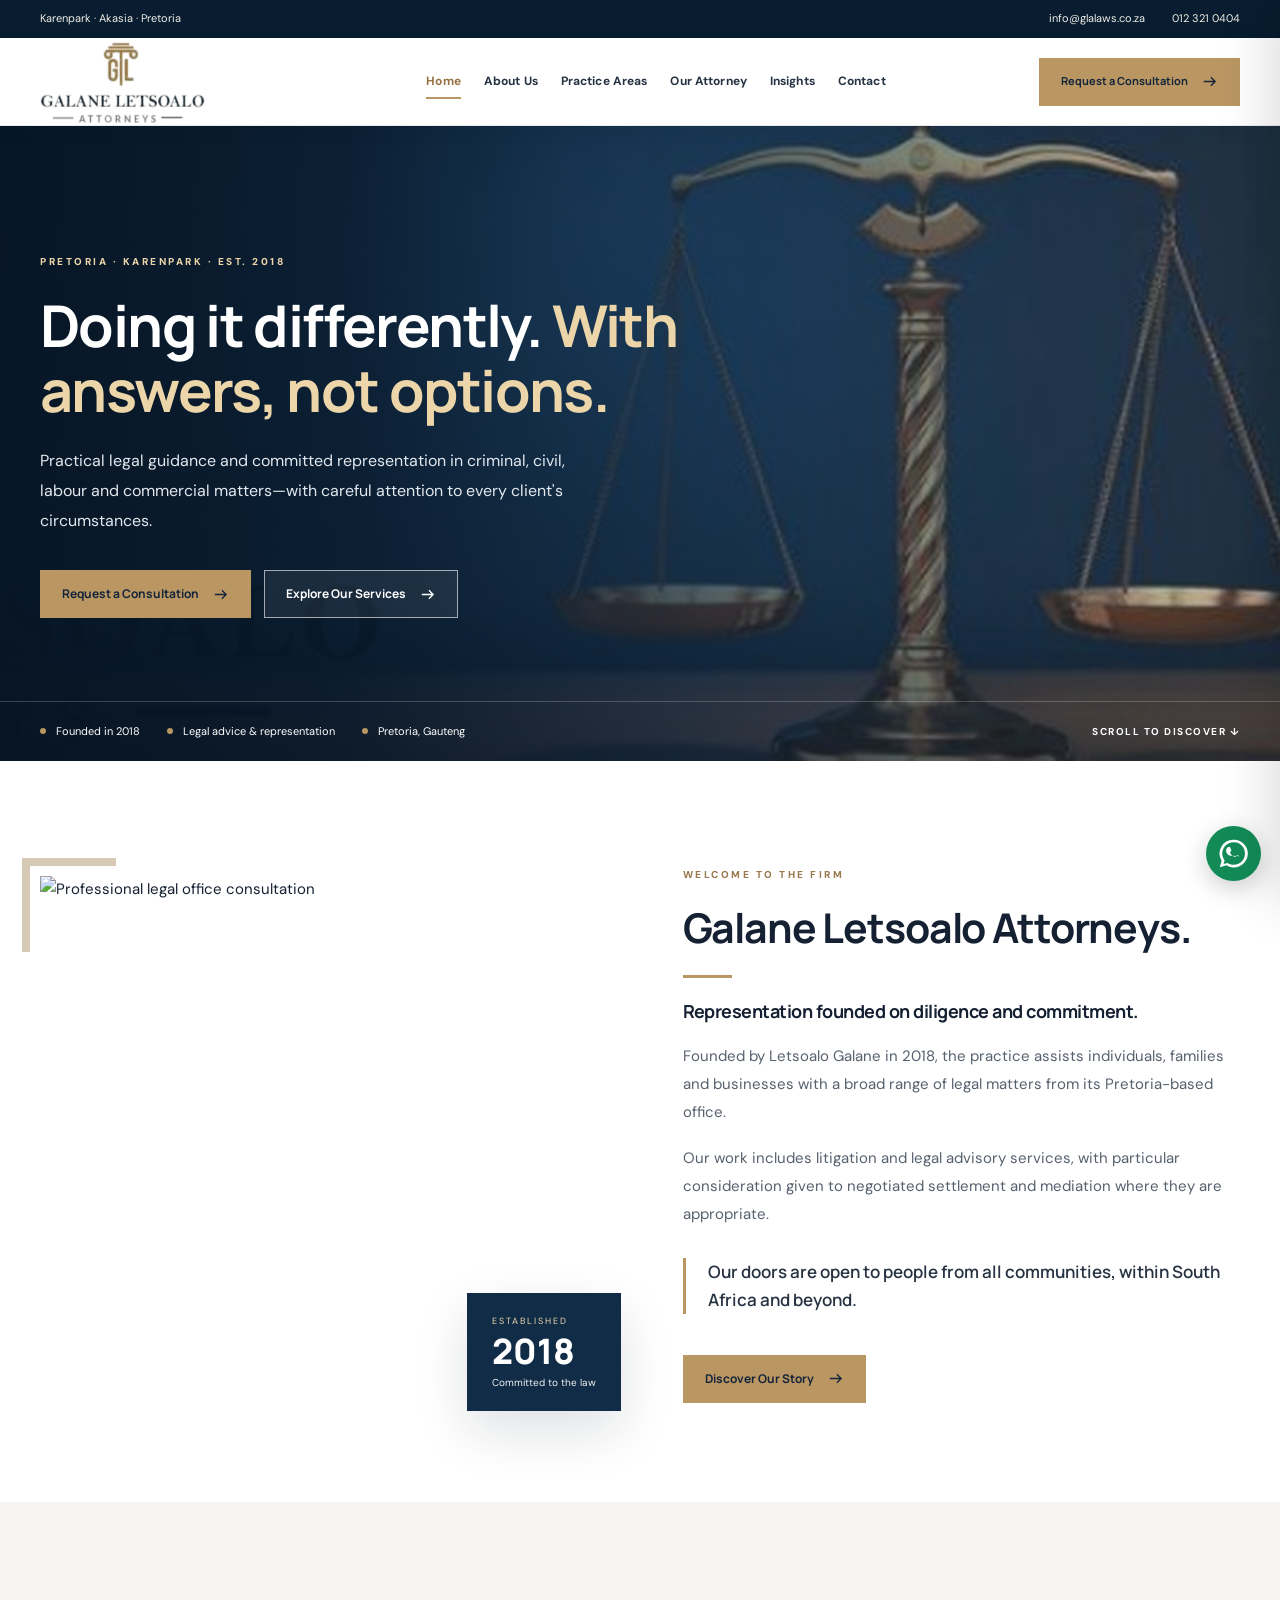
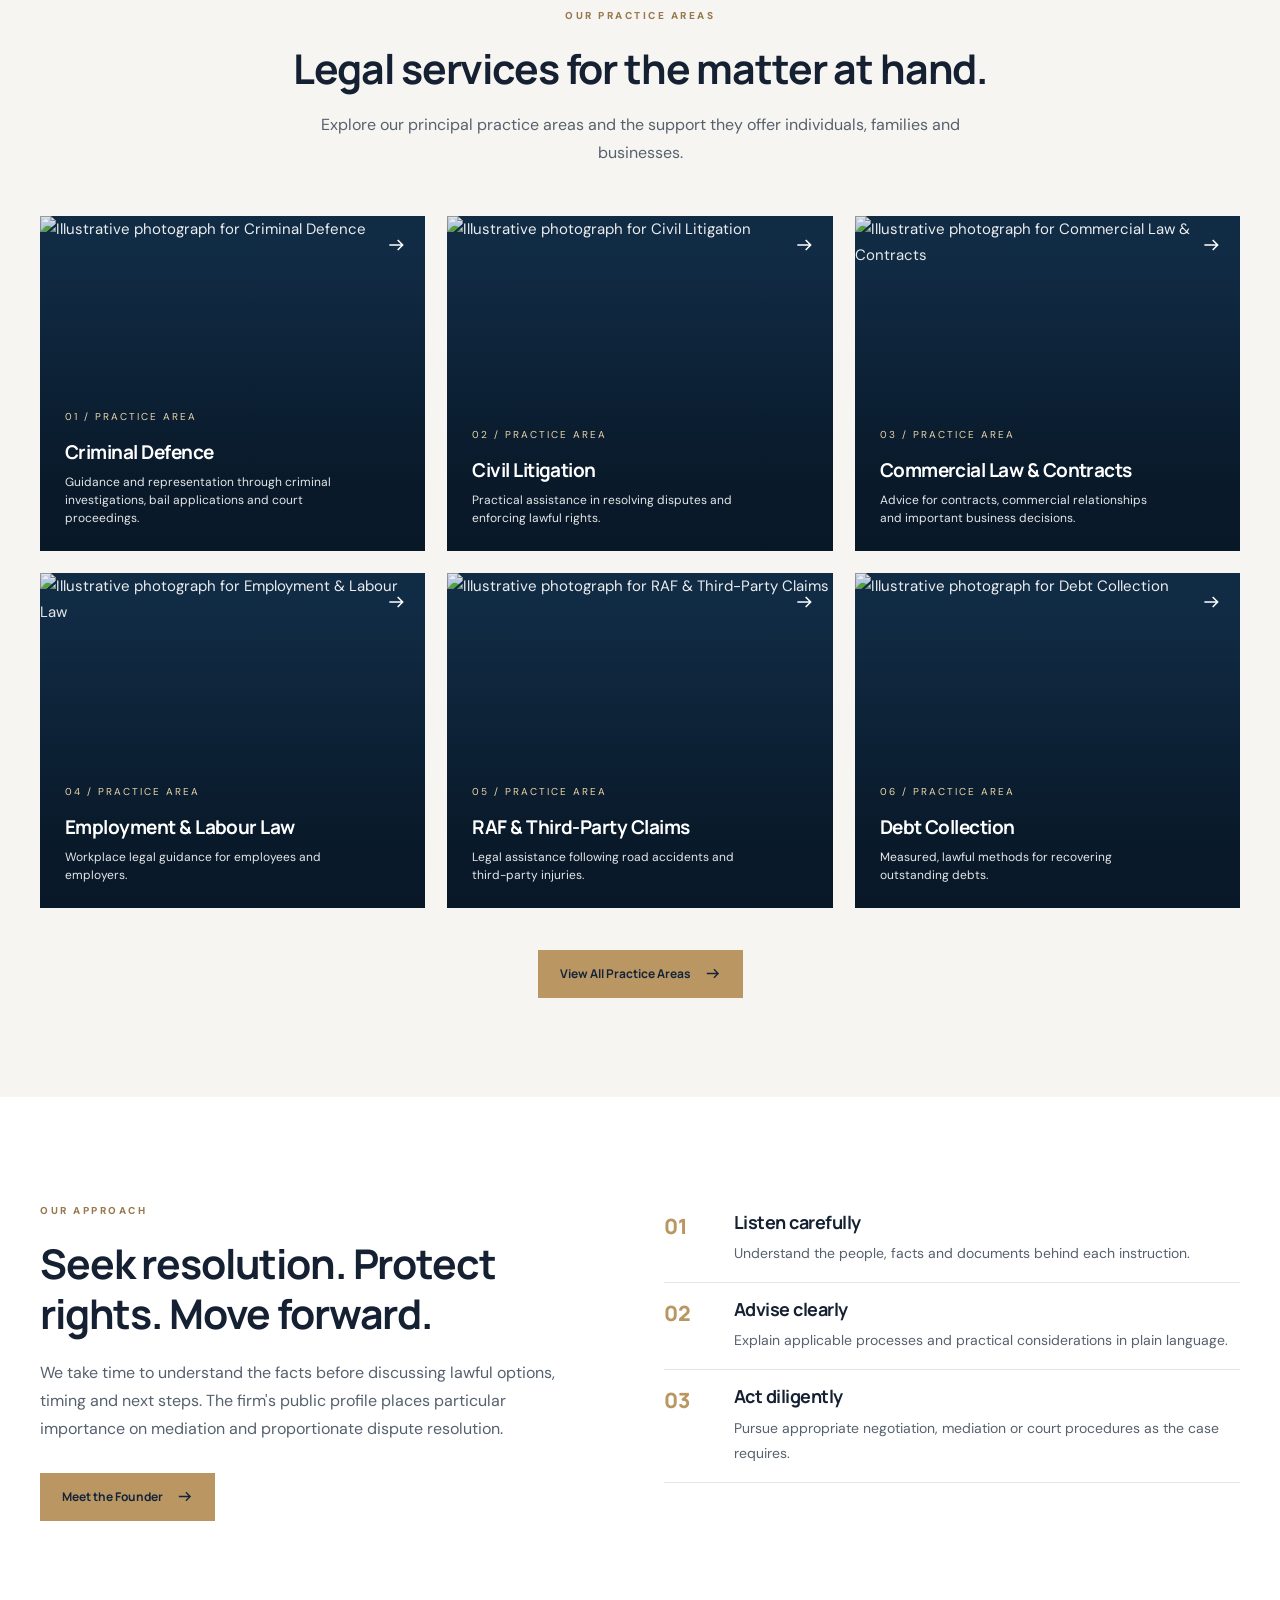
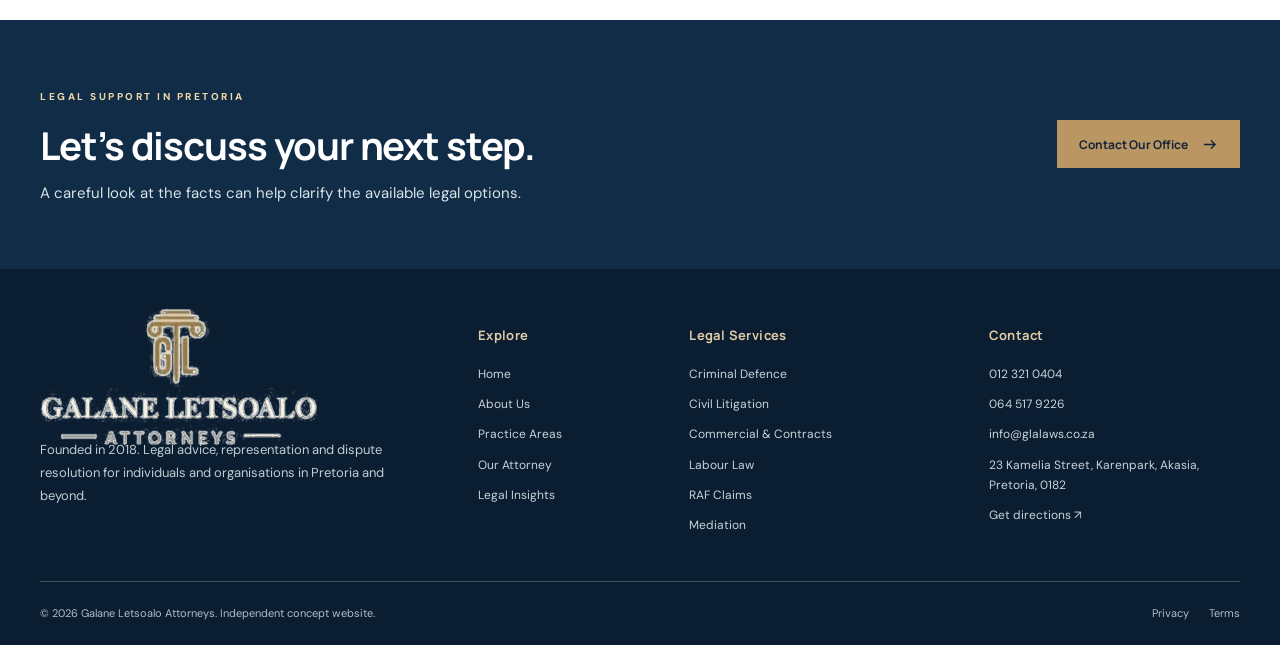
==== index.html @ 4c8eeb43 "Initial Galane Letsoalo Attorneys website" ====
<!doctype html><html lang="en-ZA"><head><meta charset="utf-8"><meta name="viewport" content="width=device-width, initial-scale=1"><meta name="theme-color" content="#102d49"><title>Galane Letsoalo Attorneys | Attorneys in Pretoria, Gauteng</title><meta name="description" content="Galane Letsoalo Attorneys in Pretoria. Criminal, civil, labour and commercial law, RAF claims, wills and estates, debt collection and mediation."><meta name="robots" content="noindex,follow,max-image-preview:large"><link rel="canonical" href="https://galane-letsoalo-attorneys.vercel.app/"><meta property="og:type" content="website"><meta property="og:site_name" content="Galane Letsoalo Attorneys"><meta property="og:title" content="Galane Letsoalo Attorneys | Attorneys in Pretoria, Gauteng"><meta property="og:description" content="Galane Letsoalo Attorneys in Pretoria. Criminal, civil, labour and commercial law, RAF claims, wills and estates, debt collection and mediation."><meta property="og:url" content="https://galane-letsoalo-attorneys.vercel.app/"><meta property="og:image" content="https://galane-letsoalo-attorneys.vercel.app/assets/galane-whatsapp-preview.jpg"><meta property="og:image:secure_url" content="https://galane-letsoalo-attorneys.vercel.app/assets/galane-whatsapp-preview.jpg"><meta property="og:image:type" content="image/jpeg"><meta property="og:image:width" content="1200"><meta property="og:image:height" content="630"><meta property="og:image:alt" content="Galane Letsoalo Attorneys firm logo alongside founder Letsoalo Galane"><meta name="twitter:card" content="summary_large_image"><meta name="twitter:title" content="Galane Letsoalo Attorneys | Attorneys in Pretoria, Gauteng"><meta name="twitter:description" content="Galane Letsoalo Attorneys in Pretoria. Criminal, civil, labour and commercial law, RAF claims, wills and estates, debt collection and mediation."><meta name="twitter:image" content="https://galane-letsoalo-attorneys.vercel.app/assets/galane-whatsapp-preview.jpg"><link rel="icon" href="/assets/favicon.png" type="image/png"><link rel="preconnect" href="https://images.pexels.com"><link rel="preconnect" href="https://fonts.googleapis.com"><link rel="preconnect" href="https://fonts.gstatic.com" crossorigin><link rel="stylesheet" href="/assets/site.css"><script defer src="/assets/site.js"></script><script type="application/ld+json">{"@context": "https://schema.org", "@type": "LegalService", "name": "Galane Letsoalo Attorneys", "url": "https://galane-letsoalo-attorneys.vercel.app", "image": "https://galane-letsoalo-attorneys.vercel.app/assets/galane-whatsapp-preview.jpg", "email": "info@glalaws.co.za", "telephone": "+27123210404", "foundingDate": "2018", "address": {"@type": "PostalAddress", "streetAddress": "23 Kamelia Street, Karenpark, Akasia", "addressLocality": "Pretoria", "addressRegion": "Gauteng", "postalCode": "0182", "addressCountry": "ZA"}, "founder": {"@type": "Person", "name": "Letsoalo Galane"}, "areaServed": ["Akasia", "Pretoria", "Gauteng", "South Africa"], "knowsAbout": ["Criminal Defence", "Civil Litigation", "Commercial Law & Contracts", "Employment & Labour Law", "RAF & Third-Party Claims", "Debt Collection", "Wills & Deceased Estates", "Property & Land Matters", "Mediation & Dispute Resolution", "Correspondent Legal Services"]}</script></head><body><a class="skip-link" href="#main">Skip to content</a>
<div class="topbar"><div class="container topbar-inner"><span class="topbar-address">Karenpark · Akasia · Pretoria</span><div class="topbar-links"><a href="mailto:info@glalaws.co.za">info@glalaws.co.za</a><a href="tel:+27123210404">012 321 0404</a></div></div></div>
<header class="nav-shell"><div class="container nav-inner"><a class="brand" href="/" aria-label="Galane Letsoalo Attorneys home"><img src="/assets/logo-header.png" width="950" height="470" alt="Galane Letsoalo Attorneys logo"></a><nav class="nav-links" aria-label="Primary navigation"><a class="nav-link active" href="/" aria-current=page>Home</a><a class="nav-link " href="/about/" >About Us</a><a class="nav-link " href="/practice-areas/" >Practice Areas</a><a class="nav-link " href="/our-attorney/" >Our Attorney</a><a class="nav-link " href="/insights/" >Insights</a><a class="nav-link " href="/contact/" >Contact</a></nav><a class="btn btn-gold nav-cta" href="/contact/">Request a Consultation <svg aria-hidden="true" viewBox="0 0 24 24" fill="none" stroke="currentColor" stroke-width="1.8"><path d="M4 12h16m-6-6 6 6-6 6"/></svg></a><button class="menu-open" data-mobile-open aria-label="Open navigation" aria-expanded="false" aria-controls="mobile-panel">☰</button></div></header>
<div class="mobile-backdrop" id="mobile-backdrop"></div><nav class="mobile-panel" id="mobile-panel" aria-label="Mobile navigation" aria-hidden="true" inert><div class="mobile-head"><img src="/assets/logo-header.png" alt="Galane Letsoalo Attorneys"><button type="button" data-mobile-close aria-label="Close navigation">×</button></div><div class="mobile-links"><a href="/">Home</a><a href="/about/">About Us</a><a href="/practice-areas/">Practice Areas</a><a href="/our-attorney/">Our Attorney</a><a href="/insights/">Insights</a><a href="/contact/">Contact</a></div><a class="btn btn-gold" href="/contact/">Get in touch <svg aria-hidden="true" viewBox="0 0 24 24" fill="none" stroke="currentColor" stroke-width="1.8"><path d="M4 12h16m-6-6 6 6-6 6"/></svg></a></nav><main id="main"><section class="hero" style="--hero-image:url('/assets/hero-legal-local.jpg')"><div class="container hero-inner"><div class="hero-copy"><span class="eyebrow eyebrow-light">PRETORIA · KARENPARK · EST. 2018</span><h1>Doing it differently. <em>With answers, not options.</em></h1><p>Practical legal guidance and committed representation in criminal, civil, labour and commercial matters—with careful attention to every client's circumstances.</p><div class="hero-actions"><a class="btn btn-gold" href="/contact/">Request a Consultation <svg aria-hidden="true" viewBox="0 0 24 24" fill="none" stroke="currentColor" stroke-width="1.8"><path d="M4 12h16m-6-6 6 6-6 6"/></svg></a><a class="btn btn-outline" href="/practice-areas/">Explore Our Services <svg aria-hidden="true" viewBox="0 0 24 24" fill="none" stroke="currentColor" stroke-width="1.8"><path d="M4 12h16m-6-6 6 6-6 6"/></svg></a></div></div></div><div class="hero-bottom"><div class="container hero-bottom-inner"><div class="hero-notes"><span>Founded in 2018</span><span>Legal advice & representation</span><span>Pretoria, Gauteng</span></div><span class="scroll-cue">SCROLL TO DISCOVER ↓</span></div></div></section><section class="section"><div class="container intro-grid"><div class="intro-picture"><img src="https://images.pexels.com/photos/8731032/pexels-photo-8731032.jpeg?auto=compress&cs=tinysrgb&w=1100" alt="Professional legal office consultation" width="1100" height="790" loading="lazy"><div class="picture-stamp"><small>ESTABLISHED</small><strong>2018</strong><span>Committed to the law</span></div></div><div class="intro-copy"><span class="eyebrow">WELCOME TO THE FIRM</span><h2>Galane Letsoalo Attorneys.</h2><div class="accent-line"></div><h3>Representation founded on diligence and commitment.</h3><p>Founded by Letsoalo Galane in 2018, the practice assists individuals, families and businesses with a broad range of legal matters from its Pretoria-based office.</p><p>Our work includes litigation and legal advisory services, with particular consideration given to negotiated settlement and mediation where they are appropriate.</p><blockquote>Our doors are open to people from all communities, within South Africa and beyond.</blockquote><a class="btn btn-gold" href="/about/">Discover Our Story <svg aria-hidden="true" viewBox="0 0 24 24" fill="none" stroke="currentColor" stroke-width="1.8"><path d="M4 12h16m-6-6 6 6-6 6"/></svg></a></div></div></section><section class="section cream"><div class="container"><div class="section-heading centered"><span class="eyebrow">OUR PRACTICE AREAS</span><h2>Legal services for the matter at hand.</h2><p>Explore our principal practice areas and the support they offer individuals, families and businesses.</p></div><div class="practice-grid"><a class="practice-card" href="/practice-areas/#criminal-law"><img src="https://images.pexels.com/photos/7841489/pexels-photo-7841489.jpeg?auto=compress&cs=tinysrgb&w=1100" alt="Illustrative photograph for Criminal Defence" width="1100" height="730" loading="lazy" decoding="async"><div class="practice-shade"></div><div class="practice-card-text"><span class="card-number">01 / PRACTICE AREA</span><h3>Criminal Defence</h3><p>Guidance and representation through criminal investigations, bail applications and court proceedings.</p></div><span class="card-arrow"><svg aria-hidden="true" viewBox="0 0 24 24" fill="none" stroke="currentColor" stroke-width="1.8"><path d="M4 12h16m-6-6 6 6-6 6"/></svg></span></a><a class="practice-card" href="/practice-areas/#civil-law"><img src="https://images.pexels.com/photos/7875843/pexels-photo-7875843.jpeg?auto=compress&cs=tinysrgb&w=1100" alt="Illustrative photograph for Civil Litigation" width="1100" height="730" loading="lazy" decoding="async"><div class="practice-shade"></div><div class="practice-card-text"><span class="card-number">02 / PRACTICE AREA</span><h3>Civil Litigation</h3><p>Practical assistance in resolving disputes and enforcing lawful rights.</p></div><span class="card-arrow"><svg aria-hidden="true" viewBox="0 0 24 24" fill="none" stroke="currentColor" stroke-width="1.8"><path d="M4 12h16m-6-6 6 6-6 6"/></svg></span></a><a class="practice-card" href="/practice-areas/#commercial-law"><img src="https://images.pexels.com/photos/8730757/pexels-photo-8730757.jpeg?auto=compress&cs=tinysrgb&w=1100" alt="Illustrative photograph for Commercial Law &amp; Contracts" width="1100" height="730" loading="lazy" decoding="async"><div class="practice-shade"></div><div class="practice-card-text"><span class="card-number">03 / PRACTICE AREA</span><h3>Commercial Law &amp; Contracts</h3><p>Advice for contracts, commercial relationships and important business decisions.</p></div><span class="card-arrow"><svg aria-hidden="true" viewBox="0 0 24 24" fill="none" stroke="currentColor" stroke-width="1.8"><path d="M4 12h16m-6-6 6 6-6 6"/></svg></span></a><a class="practice-card" href="/practice-areas/#labour-law"><img src="https://images.pexels.com/photos/8276198/pexels-photo-8276198.jpeg?auto=compress&cs=tinysrgb&w=1100" alt="Illustrative photograph for Employment &amp; Labour Law" width="1100" height="730" loading="lazy" decoding="async"><div class="practice-shade"></div><div class="practice-card-text"><span class="card-number">04 / PRACTICE AREA</span><h3>Employment &amp; Labour Law</h3><p>Workplace legal guidance for employees and employers.</p></div><span class="card-arrow"><svg aria-hidden="true" viewBox="0 0 24 24" fill="none" stroke="currentColor" stroke-width="1.8"><path d="M4 12h16m-6-6 6 6-6 6"/></svg></span></a><a class="practice-card" href="/practice-areas/#raf-claims"><img src="https://images.pexels.com/photos/7841810/pexels-photo-7841810.jpeg?auto=compress&cs=tinysrgb&w=1100" alt="Illustrative photograph for RAF &amp; Third-Party Claims" width="1100" height="730" loading="lazy" decoding="async"><div class="practice-shade"></div><div class="practice-card-text"><span class="card-number">05 / PRACTICE AREA</span><h3>RAF &amp; Third-Party Claims</h3><p>Legal assistance following road accidents and third-party injuries.</p></div><span class="card-arrow"><svg aria-hidden="true" viewBox="0 0 24 24" fill="none" stroke="currentColor" stroke-width="1.8"><path d="M4 12h16m-6-6 6 6-6 6"/></svg></span></a><a class="practice-card" href="/practice-areas/#debt-collection"><img src="https://images.pexels.com/photos/12911211/pexels-photo-12911211.jpeg?auto=compress&cs=tinysrgb&w=1100" alt="Illustrative photograph for Debt Collection" width="1100" height="730" loading="lazy" decoding="async"><div class="practice-shade"></div><div class="practice-card-text"><span class="card-number">06 / PRACTICE AREA</span><h3>Debt Collection</h3><p>Measured, lawful methods for recovering outstanding debts.</p></div><span class="card-arrow"><svg aria-hidden="true" viewBox="0 0 24 24" fill="none" stroke="currentColor" stroke-width="1.8"><path d="M4 12h16m-6-6 6 6-6 6"/></svg></span></a></div><div class="center-action"><a class="btn btn-gold" href="/practice-areas/">View All Practice Areas <svg aria-hidden="true" viewBox="0 0 24 24" fill="none" stroke="currentColor" stroke-width="1.8"><path d="M4 12h16m-6-6 6 6-6 6"/></svg></a></div></div></section><section class="section"><div class="container statement-grid"><div><span class="eyebrow">OUR APPROACH</span><h2>Seek resolution. Protect rights. Move forward.</h2><p>We take time to understand the facts before discussing lawful options, timing and next steps. The firm's public profile places particular importance on mediation and proportionate dispute resolution.</p><a class="btn btn-gold" href="/our-attorney/">Meet the Founder <svg aria-hidden="true" viewBox="0 0 24 24" fill="none" stroke="currentColor" stroke-width="1.8"><path d="M4 12h16m-6-6 6 6-6 6"/></svg></a></div><div class="steps"><div><span>01</span><h3>Listen carefully</h3><p>Understand the people, facts and documents behind each instruction.</p></div><div><span>02</span><h3>Advise clearly</h3><p>Explain applicable processes and practical considerations in plain language.</p></div><div><span>03</span><h3>Act diligently</h3><p>Pursue appropriate negotiation, mediation or court procedures as the case requires.</p></div></div></div></section></main><section class="closing"><div class="container closing-inner"><div><span class="eyebrow eyebrow-light">LEGAL SUPPORT IN PRETORIA</span><h2>Let’s discuss your next step.</h2><p>A careful look at the facts can help clarify the available legal options.</p></div><a class="btn btn-gold" href="/contact/">Contact Our Office <svg aria-hidden="true" viewBox="0 0 24 24" fill="none" stroke="currentColor" stroke-width="1.8"><path d="M4 12h16m-6-6 6 6-6 6"/></svg></a></div></section>
<footer class="site-footer"><div class="container footer-grid"><div class="footer-about"><a class="footer-logo" href="/"><img src="/assets/logo-footer-transparent.png" alt="Galane Letsoalo Attorneys" width="950" height="470"></a><p>Founded in 2018. Legal advice, representation and dispute resolution for individuals and organisations in Pretoria and beyond.</p></div><div class="footer-col"><h3>Explore</h3><a href="/">Home</a><a href="/about/">About Us</a><a href="/practice-areas/">Practice Areas</a><a href="/our-attorney/">Our Attorney</a><a href="/insights/">Legal Insights</a></div><div class="footer-col"><h3>Legal Services</h3><a href="/practice-areas/#criminal-law">Criminal Defence</a><a href="/practice-areas/#civil-law">Civil Litigation</a><a href="/practice-areas/#commercial-law">Commercial & Contracts</a><a href="/practice-areas/#labour-law">Labour Law</a><a href="/practice-areas/#raf-claims">RAF Claims</a><a href="/practice-areas/#mediation">Mediation</a></div><div class="footer-col"><h3>Contact</h3><a href="tel:+27123210404">012 321 0404</a><a href="tel:+27645179226">064 517 9226</a><a href="mailto:info@glalaws.co.za">info@glalaws.co.za</a><address>23 Kamelia Street, Karenpark, Akasia, Pretoria, 0182</address><a href="https://www.google.com/maps/search/?api=1&query=23+Kamelia+Street+Karenpark+Akasia+Pretoria+0182" target="_blank" rel="noopener">Get directions ↗</a></div></div><div class="container footer-bottom"><span>© 2026 Galane Letsoalo Attorneys. Independent concept website.</span><div><a href="/privacy/">Privacy</a><a href="/terms/">Terms</a></div></div></footer>
<a class="floating-whatsapp" href="https://wa.me/27645179226?text=Good%20day%2C%20I%20would%20like%20to%20enquire%20about%20legal%20services." target="_blank" rel="noopener noreferrer" aria-label="Chat with Galane Letsoalo Attorneys on WhatsApp" title="Enquire via WhatsApp"><svg viewBox="0 0 32 32" aria-hidden="true"><path fill="currentColor" d="M16 .8A15.2 15.2 0 0 0 2.9 24l-2 7.2L8.3 29A15.3 15.3 0 1 0 16 .8zm0 27.7c-2.4 0-4.8-.7-6.8-2L5 27.7l1.2-4.1a12.5 12.5 0 1 1 9.8 4.9zm6.9-9.4c-.4-.2-2.2-1.1-2.6-1.2s-.6-.2-.9.2-1 1.2-1.2 1.5-.4.3-.8.1c-.4-.2-1.6-.6-3-1.9-1.1-1-1.9-2.2-2.1-2.6s0-.6.2-.8l.6-.7c.2-.2.3-.4.4-.7.2-.3.1-.6 0-.8l-1.2-2.9c-.3-.7-.6-.6-.9-.6h-.8c-.3 0-.8.1-1.2.6s-1.6 1.5-1.6 3.6 1.7 4.1 3.6 5.4 5 6c.7.3 1.3.4 1.8.5.8.1 1.5.1 2.1-.1.6-.2 2.2-.9 2.5-1.8.3-.9.3-1.7.2-1.8-.1-.2-.4-.3-.8-.5z"/></svg></a>
<button class="scroll-top" type="button" aria-label="Back to top">↑</button></body></html>
---- assets/site.css ----
@import url('https://fonts.googleapis.com/css2?family=DM+Sans:wght@400;500;600;700&family=Manrope:wght@400;500;600;700;800&display=swap');
:root{--navy:#112c46;--navy-deep:#081d30;--navy-soft:#33516b;--gold:#b99662;--gold-light:#ecd5a9;--ink:#152132;--body:#57616e;--cream:#f6f5f1;--line:#e4e5e4;--white:#fff;--shadow:0 20px 52px rgba(11,27,42,.13)}
*,*::before,*::after{box-sizing:border-box}html{scroll-behavior:smooth;scroll-padding-top:107px}body{margin:0;background:#fff;color:var(--ink);font:400 15px/1.78 'DM Sans',Arial,sans-serif;overflow-x:hidden}a{color:inherit;text-decoration:none}button,input,textarea,select{font:inherit}button{cursor:pointer}img,svg{max-width:100%}img{display:block}h1,h2,h3,h4{font-family:Manrope,Arial,sans-serif;line-height:1.21;letter-spacing:-.028em;color:var(--ink)}h1{font-size:clamp(38px,4.5vw,62px)}h2{font-size:clamp(28px,3.2vw,46px)}h3{font-size:20px}p{margin:0 0 19px;color:var(--body)}strong{font-weight:800}.container{width:min(100% - 72px,1200px);margin:0 auto}.narrow{max-width:820px}.skip-link{position:absolute;z-index:1000;top:-50px;left:10px;background:#fff;padding:9px 18px}.skip-link:focus{top:8px}
.topbar{background:var(--navy-deep);color:#f1eee6;font-size:11px}.topbar-inner{display:flex;justify-content:space-between;align-items:center;min-height:38px;gap:16px}.topbar-links{display:flex;gap:27px}.topbar-links a:hover{color:var(--gold-light)}
.nav-shell{background:white;position:sticky;top:0;z-index:80;box-shadow:0 3px 20px rgba(12,34,54,.05);border-bottom:1px solid #e9ebeb}.nav-inner{display:flex;align-items:center;gap:22px;min-height:87px}.brand{display:block;flex-shrink:0;line-height:0}.brand img{width:233px;height:82px;object-fit:contain;object-position:left center}.nav-links{display:flex;gap:23px;justify-content:center;align-items:center;flex:1}.nav-link{font-size:12px;font-weight:700;letter-spacing:.01em;white-space:nowrap;position:relative;padding:30px 0;color:#263343}.nav-link:hover,.nav-link.active{color:#977241}.nav-link.active:after,.nav-link:hover:after{content:"";position:absolute;bottom:23px;left:0;right:0;background:var(--gold);height:2px}.btn{display:inline-flex;align-items:center;justify-content:center;gap:13px;border:1px solid transparent;padding:14px 21px;min-height:48px;font:700 12px/1.3 Manrope,Arial,sans-serif;transition:background .16s,border-color .16s,color .16s;white-space:normal;text-align:center}.btn svg{height:17px;width:17px;flex-shrink:0}.btn-gold{background:var(--gold);border-color:var(--gold);color:#14243a}.btn-gold:hover{background:#a58047;border-color:#a58047;color:white}.btn-outline{background:#fff1;border-color:#fff9;color:#fff}.btn-outline:hover{background:#fff;color:var(--navy)}.nav-cta{font-size:11px;min-width:166px}.menu-open{display:none;background:none;border:1px solid #dfe4e5;color:var(--navy);font-size:23px;width:45px;height:42px;justify-content:center;align-items:center}.mobile-backdrop{position:fixed;z-index:84;inset:0;background:#051727ac;opacity:0;visibility:hidden;transition:.22s}.mobile-backdrop.visible{opacity:1;visibility:visible}.mobile-panel{position:fixed;z-index:85;right:0;top:0;bottom:0;width:min(350px,87vw);background:#fff;padding:20px;overflow:auto;transform:translateX(102%);transition:transform .23s;box-shadow:-18px 0 50px #0002}.mobile-panel.open{transform:translateX(0)}.mobile-head{display:flex;align-items:center;justify-content:space-between;border-bottom:1px solid #eee;padding-bottom:15px;gap:20px}.mobile-head img{width:210px;height:90px;object-fit:contain;object-position:left}.mobile-head button{font-size:35px;background:transparent;border:0;color:var(--navy)}.mobile-links{display:flex;flex-direction:column;margin:13px 0 25px}.mobile-links a{padding:15px 5px;border-bottom:1px solid #ececec;font-size:16px;font-weight:600}.mobile-panel .btn{width:100%}body.nav-open{overflow:hidden}
.eyebrow{color:#98784d;font-size:10px;font-weight:800;letter-spacing:2.5px;text-transform:uppercase;display:inline-block}.eyebrow-light{color:var(--gold-light)}.section{padding:99px 0}.cream{background:var(--cream)}.section-heading{max-width:780px;margin-bottom:48px}.section-heading.centered{text-align:center;margin-left:auto;margin-right:auto}.section-heading h2{margin:17px 0}.section-heading p{max-width:670px;margin-left:auto;margin-right:auto;font-size:16px}.accent-line{width:49px;height:3px;background:var(--gold);margin:23px 0}.center-action{text-align:center;margin-top:42px}
.hero{min-height:635px;background:var(--navy-deep);color:#fff;position:relative;isolation:isolate;display:flex;align-items:center;overflow:hidden}.hero::before{content:"";position:absolute;z-index:-2;inset:0;background-image:linear-gradient(90deg,rgba(7,22,38,.98) 0%,rgba(9,27,46,.93) 27%,rgba(12,32,52,.75) 52%,rgba(10,28,45,.18) 100%),url('/assets/hero-legal-local.jpg');background-size:cover;background-position:center}.hero::after{content:"";position:absolute;inset:0;z-index:-1;background:linear-gradient(0deg,rgba(4,15,28,.35),transparent 27%)}.hero-inner{width:min(100% - 72px,1200px);padding:95px 0 117px}.hero-copy{max-width:735px}.hero h1{color:#fff;margin:20px 0 24px;line-height:1.12}.hero h1 em{color:var(--gold-light);font-style:normal}.hero p{color:#e2e8ee;font-size:16px;max-width:570px;line-height:1.85}.hero-actions{display:flex;gap:13px;flex-wrap:wrap;margin-top:35px}.hero-bottom{position:absolute;bottom:0;left:0;right:0;border-top:1px solid #ffffff33}.hero-bottom-inner{min-height:59px;display:flex;justify-content:space-between;align-items:center;gap:16px}.hero-notes{display:flex;gap:27px;font-size:11px}.hero-notes span{display:flex;gap:10px;align-items:center}.hero-notes span::before{content:"";width:6px;height:6px;background:var(--gold);border-radius:50%}.scroll-cue{font-size:10px;letter-spacing:1.5px;font-weight:700;white-space:nowrap}
.intro-grid{display:grid;grid-template-columns:minmax(0,1fr) minmax(0,1fr);gap:85px;align-items:center}.intro-picture{position:relative;min-width:0;isolation:isolate}.intro-picture:before{content:"";position:absolute;inset:-18px auto auto -18px;width:94px;height:94px;border-top:8px solid #d6c9b5;border-left:8px solid #d6c9b5;z-index:-1}.intro-picture>img{width:100%;height:510px;object-fit:cover}.picture-stamp{position:absolute;right:-23px;bottom:-25px;background:var(--navy);color:white;padding:20px 25px;display:grid;gap:3px;max-width:215px;box-shadow:var(--shadow)}.picture-stamp small{letter-spacing:2px;font-size:9px;color:var(--gold-light)}.picture-stamp strong{font:800 35px/1.1 Manrope,Arial,sans-serif}.picture-stamp span{font-size:10px;color:#f1f3f4}.intro-copy h2{margin:16px 0 0}.intro-copy h3{font-size:18px;margin-bottom:20px}.intro-copy p{font-size:15px;line-height:1.85}.intro-copy blockquote{margin:29px 0;padding-left:22px;border-left:3px solid var(--gold);font:600 17px/1.65 Manrope,Arial,sans-serif;color:#273343}.intro-copy .btn{margin-top:12px}
.practice-grid{display:grid;grid-template-columns:repeat(3,minmax(0,1fr));gap:22px}.practice-card{position:relative;overflow:hidden;background:var(--navy);color:#fff;min-width:0;height:335px;display:block}.practice-card>img{width:100%;height:100%;position:absolute;inset:0;object-fit:cover;transition:transform .28s}.practice-card:hover img{transform:scale(1.05)}.practice-shade{position:absolute;inset:0;background:linear-gradient(180deg,#10253a16 10%,#081726dd 78%,#081726f5 100%)}.practice-card-text{position:absolute;inset:auto 25px 24px}.card-number{font-size:10px;letter-spacing:2px;color:var(--gold-light)}.practice-card h3{color:white;margin:12px 0 9px;font-size:19px}.practice-card p{color:#e5e7e8;font-size:12px;line-height:1.5;margin:0;max-width:270px}.card-arrow{position:absolute;right:19px;top:19px;color:#fff}.card-arrow svg{width:20px;height:20px}
.statement-grid{display:grid;grid-template-columns:1fr 1.06fr;gap:80px;align-items:start}.statement-grid h2{margin:17px 0 20px}.statement-grid>div>p{font-size:16px;margin-bottom:29px}.steps{display:grid;gap:0}.steps>div{display:grid;grid-template-columns:52px 1fr;column-gap:18px;padding:16px 0;border-bottom:1px solid var(--line)}.steps span{font:800 21px/1.4 Manrope,Arial,sans-serif;color:var(--gold)}.steps h3{margin:0 0 7px;font-size:18px}.steps p{grid-column:2;margin:0;font-size:14px}
.page-hero{background:radial-gradient(circle at 82% 21%,#3b526a80 0%,transparent 40%),linear-gradient(120deg,var(--navy-deep),#1b3d5a);padding:89px 0 93px;color:white}.page-hero h1{color:white;margin:13px 0 14px;max-width:820px}.page-hero p{max-width:750px;color:#e4e8ec;font-size:16px}.values-grid{display:grid;grid-template-columns:repeat(4,minmax(0,1fr));gap:24px}.values-grid>div{border-top:3px solid var(--gold);padding:25px 4px}.values-grid span{font:800 12px Manrope,Arial,sans-serif;color:#ac8757}.values-grid h3{margin:15px 0 10px;font-size:17px}.values-grid p{font-size:14px}.light-panel{background:#f4f4f1;padding:30px}.light-panel h3{margin:0 0 18px}.service-pills{display:grid;grid-template-columns:repeat(2,minmax(0,1fr));gap:12px}.service-pills.three{grid-template-columns:repeat(3,minmax(0,1fr))}.service-pills a{display:flex;gap:13px;justify-content:space-between;align-items:center;background:#fff;border:1px solid #e1e4e4;padding:16px 17px;color:#2a3644;font-weight:700;font-size:12px;min-width:0}.service-pills a:hover{border-color:var(--gold)}.service-pills svg{width:17px;height:17px;color:#947040;flex-shrink:0}
.practice-detail{padding:72px 0;scroll-margin-top:100px}.detail-grid{display:grid;grid-template-columns:1fr 1fr;gap:75px;align-items:center}.detail-copy h2{margin:15px 0}.detail-copy h3{font-size:17px;margin:15px 0 18px;color:var(--navy-soft)}.detail-copy p{line-height:1.9;font-size:15px;max-width:600px}.detail-copy .btn{margin-top:11px}.detail-photo{overflow:hidden;max-height:370px}.detail-photo img{width:100%;height:365px;object-fit:cover}.practice-detail:nth-of-type(odd) .detail-photo{order:-1}
.attorney-picture>img{height:590px;object-position:top center;object-fit:cover}.profile-facts{display:grid;grid-template-columns:repeat(3,minmax(0,1fr));gap:12px;margin:25px 0;border-top:1px solid var(--line);border-bottom:1px solid var(--line);padding:21px 0}.profile-facts div{display:grid;gap:5px}.profile-facts strong{font-size:11px;letter-spacing:.5px}.profile-facts span{font-size:12px;color:var(--body)}
.article-grid{display:grid;grid-template-columns:repeat(2,minmax(0,1fr));gap:28px}.article-card{border:1px solid var(--line);display:grid;grid-template-columns:42% 58%;background:white;overflow:hidden}.article-image{min-height:250px}.article-image img{width:100%;height:100%;object-fit:cover}.article-body{padding:28px 26px}.article-body h3{font-size:17px;line-height:1.35;margin:14px 0 12px}.article-body p{font-size:13px;margin-bottom:12px}.text-link{color:#86683b;font-size:13px;font-weight:800}.guide-block{scroll-margin-top:110px}.guide-block p{font-size:16px;line-height:1.9}.guide-block h2{margin:13px 0 26px}.guide-block .btn{margin-top:11px}
.contact-layout{display:grid;grid-template-columns:minmax(0,1fr) minmax(0,1fr);gap:65px;align-items:start}.contact-copy h2{margin:15px 0 22px}.contact-details{display:grid;gap:13px;margin:32px 0}.contact-details>div{border-bottom:1px solid var(--line);display:grid;gap:4px;padding:0 0 16px}.contact-details strong{font-size:10px;letter-spacing:1.5px;color:#6e7b84}.contact-details a{color:#23354a;font-weight:700;font-size:15px;overflow-wrap:anywhere}.contact-details a:hover{color:#8a6941}.contact-details span{font-size:14px}.contact-copy .notice{font-size:12px;color:#6b7178}.contact-form-shell{background:var(--cream);padding:38px;box-shadow:0 12px 42px #0f25320c}.contact-form-shell h3{font-size:25px;margin:11px 0}.contact-form-shell p{font-size:13px}.contact-form-shell form{display:grid;gap:9px;margin-top:21px}.contact-form-shell label{font-size:11px;font-weight:700;margin-top:7px;color:#243043}.contact-form-shell input,.contact-form-shell select,.contact-form-shell textarea{width:100%;border:1px solid #d8dddd;padding:13px 14px;background:#fff;border-radius:0;font-size:13px;color:var(--ink)}.contact-form-shell :is(input,select,textarea):focus{outline:2px solid #b99b6c;outline-offset:1px}.contact-form-shell .btn{width:100%;margin-top:11px}.honeypot{position:absolute;left:-9999px;visibility:hidden}.form-note{font-size:11px!important}.map-shell{height:415px;border:1px solid var(--line);background:#eef1ef;overflow:hidden}.map-shell iframe{width:100%;height:100%;border:0}.map-note{font-size:13px;margin-top:13px}
.prose h2{font-size:25px;margin-top:40px}.prose h2:first-child{margin-top:0}.prose p{font-size:15px;line-height:1.9}.error-page{min-height:55vh;display:flex;align-items:center}.error-page .btn{margin-top:25px}
.closing{background:var(--navy);color:white;padding:62px 0}.closing-inner{display:flex;align-items:center;justify-content:space-between;gap:35px}.closing h2{color:#fff;margin:14px 0 11px;font-size:clamp(26px,3vw,42px)}.closing p{color:#d8e3e9;margin:0}.site-footer{background:#0b1d30;color:#eef0f1;padding-top:58px}.footer-grid{display:grid;grid-template-columns:1.55fr .65fr 1fr 1fr;gap:48px;padding-bottom:45px}.footer-logo img{width:280px;height:138px;object-fit:contain;object-position:left center;margin:-20px 0 -7px}.footer-about p{font-size:13px;color:#c2cbd3;max-width:360px}.footer-col{display:flex;flex-direction:column;gap:10px}.footer-col h3{color:#e0caa7;font-size:13px;margin:1px 0 10px;letter-spacing:.4px}.footer-col a,.footer-col address{color:#c9d2da;font-size:12px;font-style:normal;line-height:1.7;overflow-wrap:anywhere}.footer-col a:hover{color:#fff}.footer-bottom{border-top:1px solid #3d5263;padding:22px 0;display:flex;justify-content:space-between;gap:20px;color:#afbfc8;font-size:11px}.footer-bottom>div{display:flex;gap:20px}.floating-whatsapp{position:fixed;right:19px;bottom:19px;z-index:75;width:55px;height:55px;background:#128b57;color:white;display:grid;place-items:center;border-radius:50%;box-shadow:0 7px 25px #0003;transition:transform .2s}.floating-whatsapp:hover{transform:translateY(-4px)}.floating-whatsapp svg{width:29px;height:29px}.scroll-top{position:fixed;right:27px;bottom:85px;z-index:70;border:1px solid #ddd;background:white;color:var(--navy);width:35px;height:35px;opacity:0;pointer-events:none;transition:.2s}.scroll-top.show{opacity:1;pointer-events:auto}
@media(max-width:1190px){.nav-links{gap:13px}.brand img{width:215px}.nav-cta{padding:12px 15px}.footer-grid{gap:26px}}
@media(max-width:1050px){.nav-links,.nav-cta{display:none}.menu-open{display:flex;margin-left:auto}.nav-inner{min-height:83px}.container{width:min(100% - 50px,1200px)}.intro-grid,.statement-grid,.detail-grid{gap:45px}.practice-grid{gap:14px}.footer-grid{grid-template-columns:1.4fr 1fr 1fr;gap:31px}.footer-about{grid-column:span 3}.footer-logo img{width:280px}}
@media(max-width:800px){.section{padding:72px 0}.hero{min-height:580px}.hero-inner{width:min(100% - 50px,1200px);padding:85px 0 110px}.intro-grid,.statement-grid,.detail-grid,.contact-layout{grid-template-columns:1fr;gap:47px}.intro-picture>img{height:440px}.practice-grid{grid-template-columns:repeat(2,minmax(0,1fr))}.practice-card{height:310px}.values-grid{grid-template-columns:repeat(2,minmax(0,1fr))}.service-pills.three{grid-template-columns:repeat(2,minmax(0,1fr))}.practice-detail .detail-photo{order:2!important}.detail-photo img{height:370px}.article-card{grid-template-columns:1fr}.article-image{height:205px;min-height:0}.article-image img{height:205px}.footer-grid{grid-template-columns:repeat(2,minmax(0,1fr))}.footer-about{grid-column:span 2}.closing-inner{align-items:flex-start;flex-direction:column}}
@media(max-width:600px){body{font-size:14px}.container{width:min(100% - 34px,1200px)}h1{font-size:clamp(37px,9.3vw,52px)}h2{font-size:clamp(28px,7vw,39px)}.topbar{display:none}.nav-inner{min-height:73px}.brand img{width:190px;height:70px}.hero{min-height:610px}.hero::before{background-image:linear-gradient(90deg,rgba(6,23,38,.91),rgba(7,24,40,.77)),url('/assets/hero-legal-local.jpg');background-position:center}.hero-inner{width:min(100% - 34px,1200px);padding:80px 0 119px}.hero p{font-size:14px}.hero-actions{flex-direction:column;align-items:flex-start}.hero-actions .btn{width:min(100%,280px)}.hero-bottom-inner{min-height:64px}.hero-notes{gap:10px;flex-wrap:wrap}.hero-notes span{font-size:9px}.hero-notes span:nth-child(n+3){display:none}.scroll-cue{font-size:8px}.section{padding:62px 0}.page-hero{padding:64px 0}.intro-picture>img{height:auto;max-height:460px;aspect-ratio:4/4.5;object-fit:cover}.picture-stamp{right:-6px;bottom:-16px;padding:16px;max-width:180px}.picture-stamp strong{font-size:26px}.practice-grid,.article-grid{grid-template-columns:1fr}.practice-card{height:310px}.values-grid,.service-pills,.service-pills.three{grid-template-columns:1fr}.values-grid{gap:5px}.light-panel{padding:23px}.statement-grid,.intro-grid,.detail-grid{gap:42px}.contact-form-shell{padding:26px 21px}.contact-details a{font-size:14px}.article-image{height:240px}.footer-grid{grid-template-columns:1fr 1fr;gap:27px}.footer-about{grid-column:span 2}.footer-grid .footer-col:last-child{grid-column:span 2}.footer-bottom{flex-direction:column}.attorney-picture>img{max-height:575px;height:auto;aspect-ratio:3/4.4;object-fit:cover}.floating-whatsapp{right:15px;bottom:15px;width:57px;height:57px}.scroll-top{right:26px;bottom:86px}}
@media(max-width:370px){.brand img{width:171px}.hero-notes span:nth-child(n+2){display:none}.page-hero{padding:50px 0}.service-pills a{padding:14px}.intro-picture>img{max-height:400px}}
@media(prefers-reduced-motion:reduce){html{scroll-behavior:auto}*,*:before,*:after{transition:none!important;animation:none!important}}
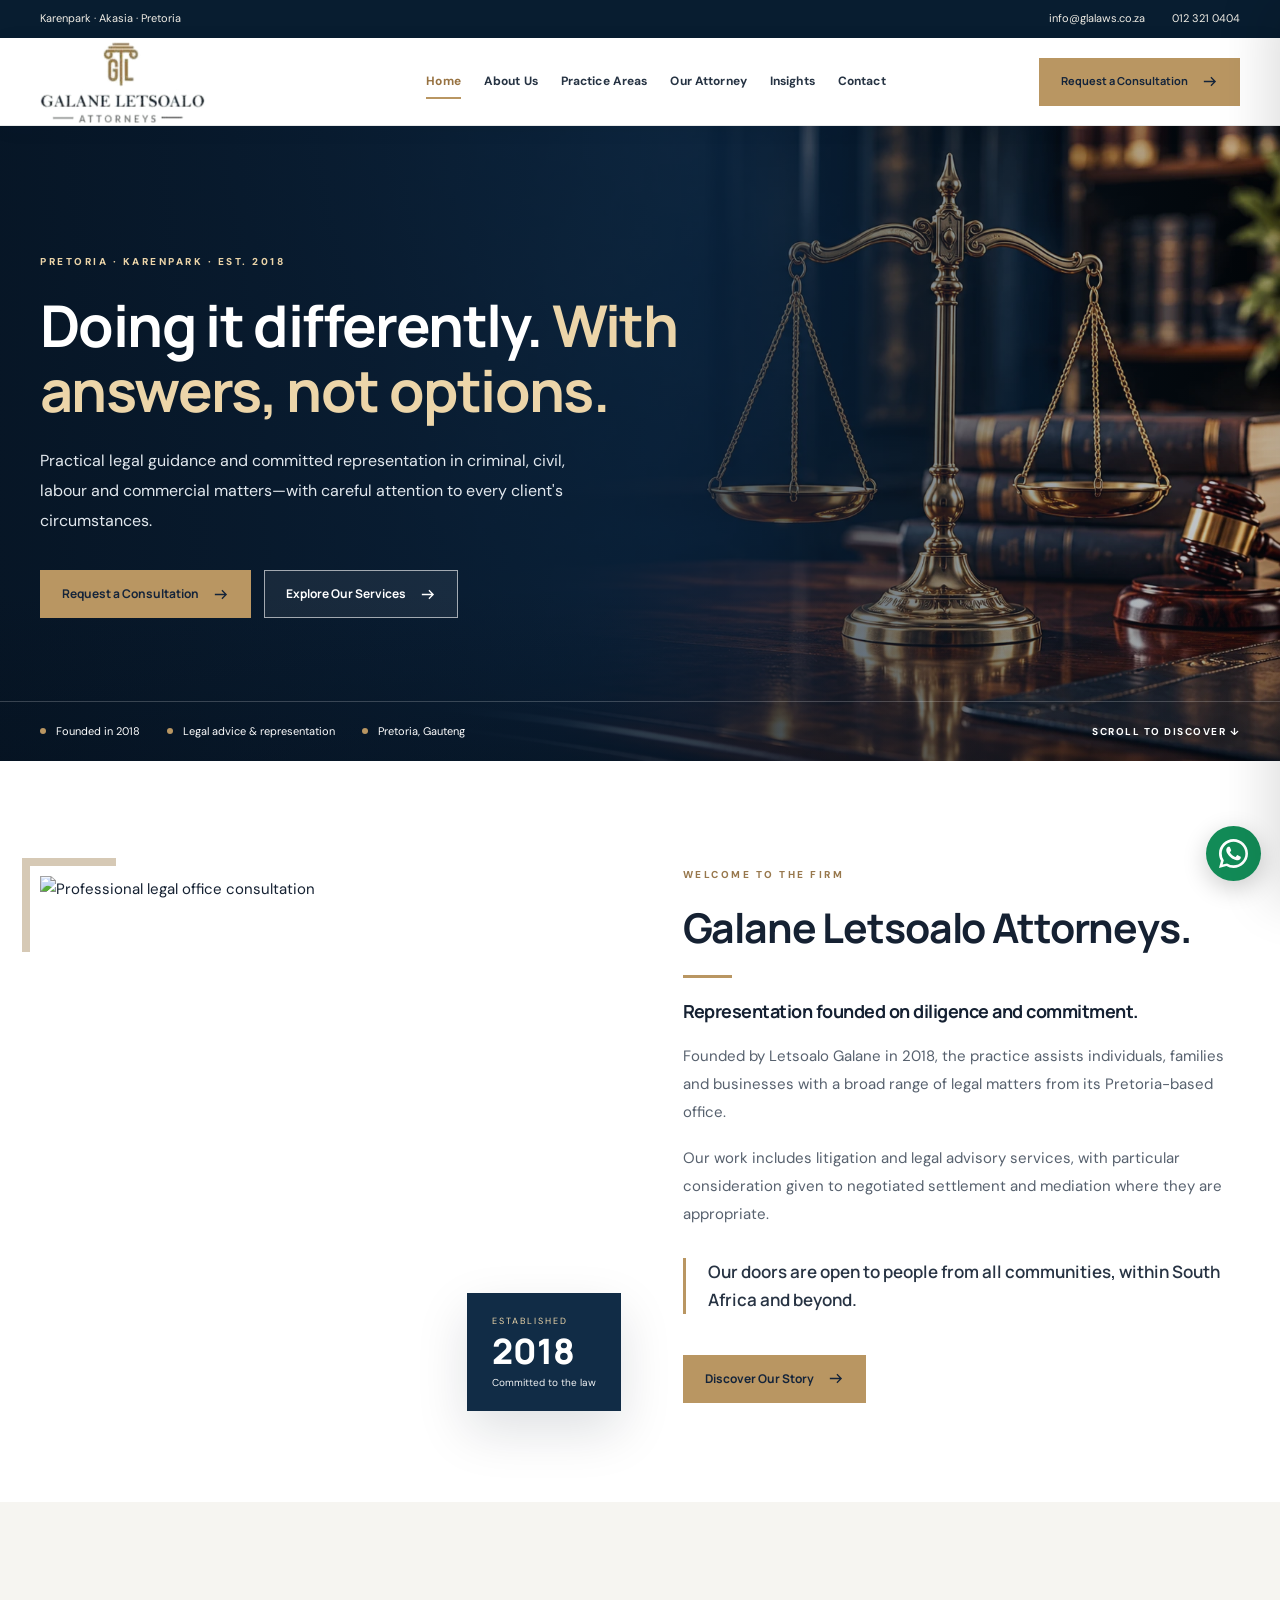
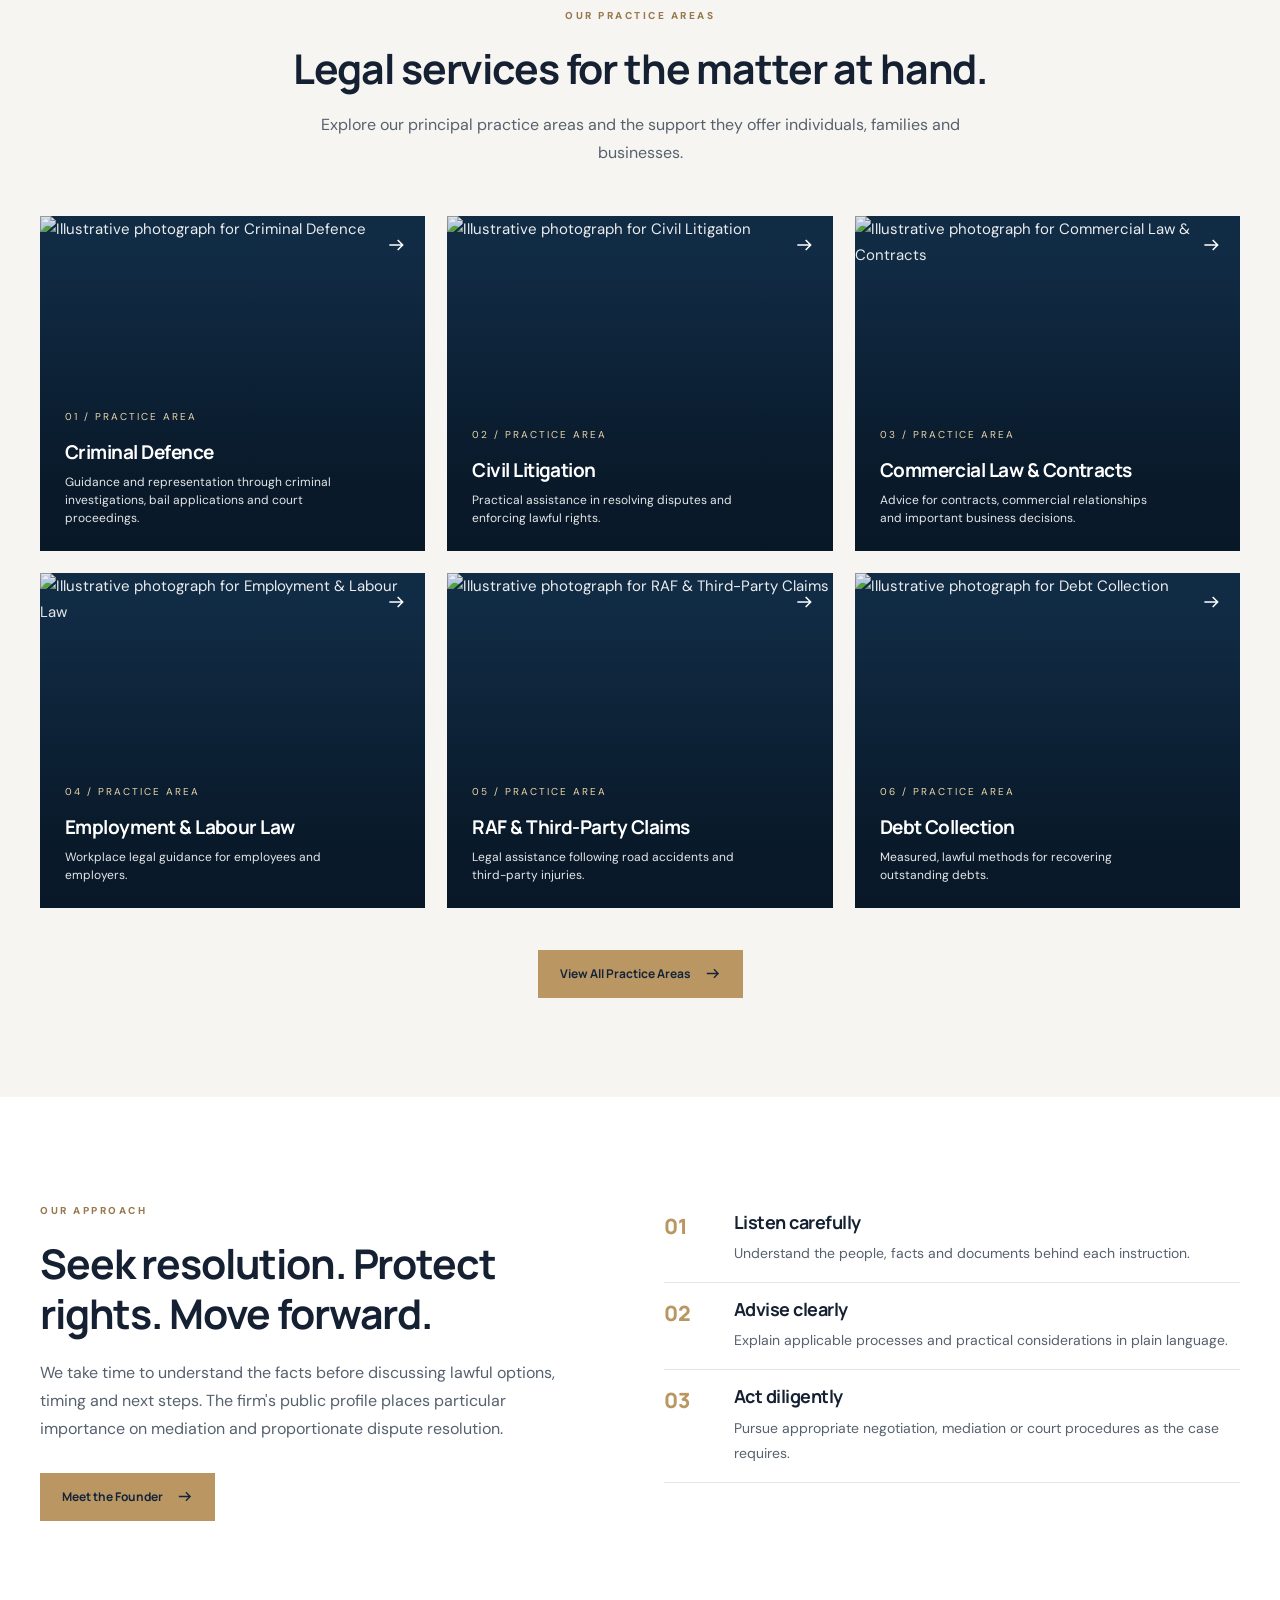
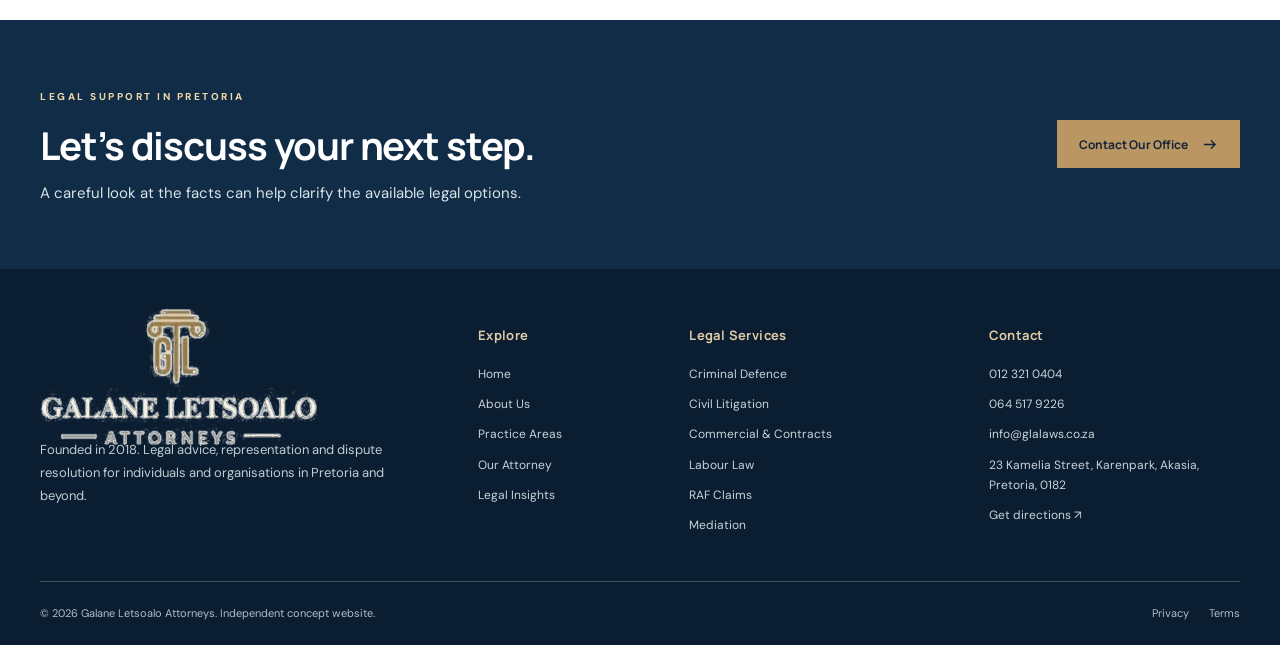
==== commit a0de2a25: "Fix pixelated hero image and WhatsApp icon" ====
--- a/index.html
+++ b/index.html
@@ -3,5 +3,5 @@
 <header class="nav-shell"><div class="container nav-inner"><a class="brand" href="/" aria-label="Galane Letsoalo Attorneys home"><img src="/assets/logo-header.png" width="950" height="470" alt="Galane Letsoalo Attorneys logo"></a><nav class="nav-links" aria-label="Primary navigation"><a class="nav-link active" href="/" aria-current=page>Home</a><a class="nav-link " href="/about/" >About Us</a><a class="nav-link " href="/practice-areas/" >Practice Areas</a><a class="nav-link " href="/our-attorney/" >Our Attorney</a><a class="nav-link " href="/insights/" >Insights</a><a class="nav-link " href="/contact/" >Contact</a></nav><a class="btn btn-gold nav-cta" href="/contact/">Request a Consultation <svg aria-hidden="true" viewBox="0 0 24 24" fill="none" stroke="currentColor" stroke-width="1.8"><path d="M4 12h16m-6-6 6 6-6 6"/></svg></a><button class="menu-open" data-mobile-open aria-label="Open navigation" aria-expanded="false" aria-controls="mobile-panel">☰</button></div></header>
 <div class="mobile-backdrop" id="mobile-backdrop"></div><nav class="mobile-panel" id="mobile-panel" aria-label="Mobile navigation" aria-hidden="true" inert><div class="mobile-head"><img src="/assets/logo-header.png" alt="Galane Letsoalo Attorneys"><button type="button" data-mobile-close aria-label="Close navigation">×</button></div><div class="mobile-links"><a href="/">Home</a><a href="/about/">About Us</a><a href="/practice-areas/">Practice Areas</a><a href="/our-attorney/">Our Attorney</a><a href="/insights/">Insights</a><a href="/contact/">Contact</a></div><a class="btn btn-gold" href="/contact/">Get in touch <svg aria-hidden="true" viewBox="0 0 24 24" fill="none" stroke="currentColor" stroke-width="1.8"><path d="M4 12h16m-6-6 6 6-6 6"/></svg></a></nav><main id="main"><section class="hero" style="--hero-image:url('/assets/hero-legal-local.jpg')"><div class="container hero-inner"><div class="hero-copy"><span class="eyebrow eyebrow-light">PRETORIA · KARENPARK · EST. 2018</span><h1>Doing it differently. <em>With answers, not options.</em></h1><p>Practical legal guidance and committed representation in criminal, civil, labour and commercial matters—with careful attention to every client's circumstances.</p><div class="hero-actions"><a class="btn btn-gold" href="/contact/">Request a Consultation <svg aria-hidden="true" viewBox="0 0 24 24" fill="none" stroke="currentColor" stroke-width="1.8"><path d="M4 12h16m-6-6 6 6-6 6"/></svg></a><a class="btn btn-outline" href="/practice-areas/">Explore Our Services <svg aria-hidden="true" viewBox="0 0 24 24" fill="none" stroke="currentColor" stroke-width="1.8"><path d="M4 12h16m-6-6 6 6-6 6"/></svg></a></div></div></div><div class="hero-bottom"><div class="container hero-bottom-inner"><div class="hero-notes"><span>Founded in 2018</span><span>Legal advice & representation</span><span>Pretoria, Gauteng</span></div><span class="scroll-cue">SCROLL TO DISCOVER ↓</span></div></div></section><section class="section"><div class="container intro-grid"><div class="intro-picture"><img src="https://images.pexels.com/photos/8731032/pexels-photo-8731032.jpeg?auto=compress&cs=tinysrgb&w=1100" alt="Professional legal office consultation" width="1100" height="790" loading="lazy"><div class="picture-stamp"><small>ESTABLISHED</small><strong>2018</strong><span>Committed to the law</span></div></div><div class="intro-copy"><span class="eyebrow">WELCOME TO THE FIRM</span><h2>Galane Letsoalo Attorneys.</h2><div class="accent-line"></div><h3>Representation founded on diligence and commitment.</h3><p>Founded by Letsoalo Galane in 2018, the practice assists individuals, families and businesses with a broad range of legal matters from its Pretoria-based office.</p><p>Our work includes litigation and legal advisory services, with particular consideration given to negotiated settlement and mediation where they are appropriate.</p><blockquote>Our doors are open to people from all communities, within South Africa and beyond.</blockquote><a class="btn btn-gold" href="/about/">Discover Our Story <svg aria-hidden="true" viewBox="0 0 24 24" fill="none" stroke="currentColor" stroke-width="1.8"><path d="M4 12h16m-6-6 6 6-6 6"/></svg></a></div></div></section><section class="section cream"><div class="container"><div class="section-heading centered"><span class="eyebrow">OUR PRACTICE AREAS</span><h2>Legal services for the matter at hand.</h2><p>Explore our principal practice areas and the support they offer individuals, families and businesses.</p></div><div class="practice-grid"><a class="practice-card" href="/practice-areas/#criminal-law"><img src="https://images.pexels.com/photos/7841489/pexels-photo-7841489.jpeg?auto=compress&cs=tinysrgb&w=1100" alt="Illustrative photograph for Criminal Defence" width="1100" height="730" loading="lazy" decoding="async"><div class="practice-shade"></div><div class="practice-card-text"><span class="card-number">01 / PRACTICE AREA</span><h3>Criminal Defence</h3><p>Guidance and representation through criminal investigations, bail applications and court proceedings.</p></div><span class="card-arrow"><svg aria-hidden="true" viewBox="0 0 24 24" fill="none" stroke="currentColor" stroke-width="1.8"><path d="M4 12h16m-6-6 6 6-6 6"/></svg></span></a><a class="practice-card" href="/practice-areas/#civil-law"><img src="https://images.pexels.com/photos/7875843/pexels-photo-7875843.jpeg?auto=compress&cs=tinysrgb&w=1100" alt="Illustrative photograph for Civil Litigation" width="1100" height="730" loading="lazy" decoding="async"><div class="practice-shade"></div><div class="practice-card-text"><span class="card-number">02 / PRACTICE AREA</span><h3>Civil Litigation</h3><p>Practical assistance in resolving disputes and enforcing lawful rights.</p></div><span class="card-arrow"><svg aria-hidden="true" viewBox="0 0 24 24" fill="none" stroke="currentColor" stroke-width="1.8"><path d="M4 12h16m-6-6 6 6-6 6"/></svg></span></a><a class="practice-card" href="/practice-areas/#commercial-law"><img src="https://images.pexels.com/photos/8730757/pexels-photo-8730757.jpeg?auto=compress&cs=tinysrgb&w=1100" alt="Illustrative photograph for Commercial Law &amp; Contracts" width="1100" height="730" loading="lazy" decoding="async"><div class="practice-shade"></div><div class="practice-card-text"><span class="card-number">03 / PRACTICE AREA</span><h3>Commercial Law &amp; Contracts</h3><p>Advice for contracts, commercial relationships and important business decisions.</p></div><span class="card-arrow"><svg aria-hidden="true" viewBox="0 0 24 24" fill="none" stroke="currentColor" stroke-width="1.8"><path d="M4 12h16m-6-6 6 6-6 6"/></svg></span></a><a class="practice-card" href="/practice-areas/#labour-law"><img src="https://images.pexels.com/photos/8276198/pexels-photo-8276198.jpeg?auto=compress&cs=tinysrgb&w=1100" alt="Illustrative photograph for Employment &amp; Labour Law" width="1100" height="730" loading="lazy" decoding="async"><div class="practice-shade"></div><div class="practice-card-text"><span class="card-number">04 / PRACTICE AREA</span><h3>Employment &amp; Labour Law</h3><p>Workplace legal guidance for employees and employers.</p></div><span class="card-arrow"><svg aria-hidden="true" viewBox="0 0 24 24" fill="none" stroke="currentColor" stroke-width="1.8"><path d="M4 12h16m-6-6 6 6-6 6"/></svg></span></a><a class="practice-card" href="/practice-areas/#raf-claims"><img src="https://images.pexels.com/photos/7841810/pexels-photo-7841810.jpeg?auto=compress&cs=tinysrgb&w=1100" alt="Illustrative photograph for RAF &amp; Third-Party Claims" width="1100" height="730" loading="lazy" decoding="async"><div class="practice-shade"></div><div class="practice-card-text"><span class="card-number">05 / PRACTICE AREA</span><h3>RAF &amp; Third-Party Claims</h3><p>Legal assistance following road accidents and third-party injuries.</p></div><span class="card-arrow"><svg aria-hidden="true" viewBox="0 0 24 24" fill="none" stroke="currentColor" stroke-width="1.8"><path d="M4 12h16m-6-6 6 6-6 6"/></svg></span></a><a class="practice-card" href="/practice-areas/#debt-collection"><img src="https://images.pexels.com/photos/12911211/pexels-photo-12911211.jpeg?auto=compress&cs=tinysrgb&w=1100" alt="Illustrative photograph for Debt Collection" width="1100" height="730" loading="lazy" decoding="async"><div class="practice-shade"></div><div class="practice-card-text"><span class="card-number">06 / PRACTICE AREA</span><h3>Debt Collection</h3><p>Measured, lawful methods for recovering outstanding debts.</p></div><span class="card-arrow"><svg aria-hidden="true" viewBox="0 0 24 24" fill="none" stroke="currentColor" stroke-width="1.8"><path d="M4 12h16m-6-6 6 6-6 6"/></svg></span></a></div><div class="center-action"><a class="btn btn-gold" href="/practice-areas/">View All Practice Areas <svg aria-hidden="true" viewBox="0 0 24 24" fill="none" stroke="currentColor" stroke-width="1.8"><path d="M4 12h16m-6-6 6 6-6 6"/></svg></a></div></div></section><section class="section"><div class="container statement-grid"><div><span class="eyebrow">OUR APPROACH</span><h2>Seek resolution. Protect rights. Move forward.</h2><p>We take time to understand the facts before discussing lawful options, timing and next steps. The firm's public profile places particular importance on mediation and proportionate dispute resolution.</p><a class="btn btn-gold" href="/our-attorney/">Meet the Founder <svg aria-hidden="true" viewBox="0 0 24 24" fill="none" stroke="currentColor" stroke-width="1.8"><path d="M4 12h16m-6-6 6 6-6 6"/></svg></a></div><div class="steps"><div><span>01</span><h3>Listen carefully</h3><p>Understand the people, facts and documents behind each instruction.</p></div><div><span>02</span><h3>Advise clearly</h3><p>Explain applicable processes and practical considerations in plain language.</p></div><div><span>03</span><h3>Act diligently</h3><p>Pursue appropriate negotiation, mediation or court procedures as the case requires.</p></div></div></div></section></main><section class="closing"><div class="container closing-inner"><div><span class="eyebrow eyebrow-light">LEGAL SUPPORT IN PRETORIA</span><h2>Let’s discuss your next step.</h2><p>A careful look at the facts can help clarify the available legal options.</p></div><a class="btn btn-gold" href="/contact/">Contact Our Office <svg aria-hidden="true" viewBox="0 0 24 24" fill="none" stroke="currentColor" stroke-width="1.8"><path d="M4 12h16m-6-6 6 6-6 6"/></svg></a></div></section>
 <footer class="site-footer"><div class="container footer-grid"><div class="footer-about"><a class="footer-logo" href="/"><img src="/assets/logo-footer-transparent.png" alt="Galane Letsoalo Attorneys" width="950" height="470"></a><p>Founded in 2018. Legal advice, representation and dispute resolution for individuals and organisations in Pretoria and beyond.</p></div><div class="footer-col"><h3>Explore</h3><a href="/">Home</a><a href="/about/">About Us</a><a href="/practice-areas/">Practice Areas</a><a href="/our-attorney/">Our Attorney</a><a href="/insights/">Legal Insights</a></div><div class="footer-col"><h3>Legal Services</h3><a href="/practice-areas/#criminal-law">Criminal Defence</a><a href="/practice-areas/#civil-law">Civil Litigation</a><a href="/practice-areas/#commercial-law">Commercial & Contracts</a><a href="/practice-areas/#labour-law">Labour Law</a><a href="/practice-areas/#raf-claims">RAF Claims</a><a href="/practice-areas/#mediation">Mediation</a></div><div class="footer-col"><h3>Contact</h3><a href="tel:+27123210404">012 321 0404</a><a href="tel:+27645179226">064 517 9226</a><a href="mailto:info@glalaws.co.za">info@glalaws.co.za</a><address>23 Kamelia Street, Karenpark, Akasia, Pretoria, 0182</address><a href="https://www.google.com/maps/search/?api=1&query=23+Kamelia+Street+Karenpark+Akasia+Pretoria+0182" target="_blank" rel="noopener">Get directions ↗</a></div></div><div class="container footer-bottom"><span>© 2026 Galane Letsoalo Attorneys. Independent concept website.</span><div><a href="/privacy/">Privacy</a><a href="/terms/">Terms</a></div></div></footer>
-<a class="floating-whatsapp" href="https://wa.me/27645179226?text=Good%20day%2C%20I%20would%20like%20to%20enquire%20about%20legal%20services." target="_blank" rel="noopener noreferrer" aria-label="Chat with Galane Letsoalo Attorneys on WhatsApp" title="Enquire via WhatsApp"><svg viewBox="0 0 32 32" aria-hidden="true"><path fill="currentColor" d="M16 .8A15.2 15.2 0 0 0 2.9 24l-2 7.2L8.3 29A15.3 15.3 0 1 0 16 .8zm0 27.7c-2.4 0-4.8-.7-6.8-2L5 27.7l1.2-4.1a12.5 12.5 0 1 1 9.8 4.9zm6.9-9.4c-.4-.2-2.2-1.1-2.6-1.2s-.6-.2-.9.2-1 1.2-1.2 1.5-.4.3-.8.1c-.4-.2-1.6-.6-3-1.9-1.1-1-1.9-2.2-2.1-2.6s0-.6.2-.8l.6-.7c.2-.2.3-.4.4-.7.2-.3.1-.6 0-.8l-1.2-2.9c-.3-.7-.6-.6-.9-.6h-.8c-.3 0-.8.1-1.2.6s-1.6 1.5-1.6 3.6 1.7 4.1 3.6 5.4 5 6c.7.3 1.3.4 1.8.5.8.1 1.5.1 2.1-.1.6-.2 2.2-.9 2.5-1.8.3-.9.3-1.7.2-1.8-.1-.2-.4-.3-.8-.5z"/></svg></a>
+<a class="floating-whatsapp" href="https://wa.me/27645179226?text=Good%20day%2C%20I%20would%20like%20to%20enquire%20about%20legal%20services." target="_blank" rel="noopener noreferrer" aria-label="Chat with Galane Letsoalo Attorneys on WhatsApp" title="Enquire via WhatsApp"><svg xmlns="http://www.w3.org/2000/svg" viewBox="0 0 24 24" width="29" height="29" aria-hidden="true" focusable="false"><path fill="currentColor" d="M17.472 14.382c-.297-.149-1.758-.867-2.03-.966-.273-.099-.471-.148-.67.15-.198.297-.767.966-.94 1.164-.173.198-.347.223-.644.075-.297-.149-1.255-.463-2.39-1.475-.883-.788-1.48-1.761-1.653-2.058-.173-.297-.018-.458.13-.606.134-.133.297-.347.446-.52.149-.174.198-.298.297-.496.1-.198.05-.371-.025-.52-.075-.148-.669-1.611-.916-2.206-.242-.579-.487-.5-.669-.51-.173-.008-.372-.01-.57-.01-.198 0-.52.074-.792.372s-1.04 1.015-1.04 2.479 1.065 2.876 1.213 3.074c.149.198 2.095 3.2 5.077 4.487.709.306 1.262.488 1.694.625.712.227 1.36.195 1.872.118.571-.085 1.758-.719 2.006-1.413.248-.694.248-1.289.173-1.413-.074-.124-.272-.198-.57-.347zM12.004 0C5.378 0 0 5.378 0 12.004c0 2.118.55 4.18 1.597 5.995L0 24l6.168-1.618A11.957 11.957 0 0 0 12.004 24C18.63 24 24 18.622 24 12.004S18.63 0 12.004 0zm0 21.794a9.742 9.742 0 0 1-4.964-1.36l-.356-.211-3.684.966.983-3.593-.232-.37a9.77 9.77 0 0 1-1.496-5.222c0-5.395 4.39-9.786 9.786-9.786 5.395 0 9.786 4.39 9.786 9.786 0 5.395-4.39 9.786-9.786 9.786z"/></svg></a>
 <button class="scroll-top" type="button" aria-label="Back to top">↑</button></body></html>
--- a/assets/site.css
+++ b/assets/site.css
@@ -4,7 +4,7 @@
 .topbar{background:var(--navy-deep);color:#f1eee6;font-size:11px}.topbar-inner{display:flex;justify-content:space-between;align-items:center;min-height:38px;gap:16px}.topbar-links{display:flex;gap:27px}.topbar-links a:hover{color:var(--gold-light)}
 .nav-shell{background:white;position:sticky;top:0;z-index:80;box-shadow:0 3px 20px rgba(12,34,54,.05);border-bottom:1px solid #e9ebeb}.nav-inner{display:flex;align-items:center;gap:22px;min-height:87px}.brand{display:block;flex-shrink:0;line-height:0}.brand img{width:233px;height:82px;object-fit:contain;object-position:left center}.nav-links{display:flex;gap:23px;justify-content:center;align-items:center;flex:1}.nav-link{font-size:12px;font-weight:700;letter-spacing:.01em;white-space:nowrap;position:relative;padding:30px 0;color:#263343}.nav-link:hover,.nav-link.active{color:#977241}.nav-link.active:after,.nav-link:hover:after{content:"";position:absolute;bottom:23px;left:0;right:0;background:var(--gold);height:2px}.btn{display:inline-flex;align-items:center;justify-content:center;gap:13px;border:1px solid transparent;padding:14px 21px;min-height:48px;font:700 12px/1.3 Manrope,Arial,sans-serif;transition:background .16s,border-color .16s,color .16s;white-space:normal;text-align:center}.btn svg{height:17px;width:17px;flex-shrink:0}.btn-gold{background:var(--gold);border-color:var(--gold);color:#14243a}.btn-gold:hover{background:#a58047;border-color:#a58047;color:white}.btn-outline{background:#fff1;border-color:#fff9;color:#fff}.btn-outline:hover{background:#fff;color:var(--navy)}.nav-cta{font-size:11px;min-width:166px}.menu-open{display:none;background:none;border:1px solid #dfe4e5;color:var(--navy);font-size:23px;width:45px;height:42px;justify-content:center;align-items:center}.mobile-backdrop{position:fixed;z-index:84;inset:0;background:#051727ac;opacity:0;visibility:hidden;transition:.22s}.mobile-backdrop.visible{opacity:1;visibility:visible}.mobile-panel{position:fixed;z-index:85;right:0;top:0;bottom:0;width:min(350px,87vw);background:#fff;padding:20px;overflow:auto;transform:translateX(102%);transition:transform .23s;box-shadow:-18px 0 50px #0002}.mobile-panel.open{transform:translateX(0)}.mobile-head{display:flex;align-items:center;justify-content:space-between;border-bottom:1px solid #eee;padding-bottom:15px;gap:20px}.mobile-head img{width:210px;height:90px;object-fit:contain;object-position:left}.mobile-head button{font-size:35px;background:transparent;border:0;color:var(--navy)}.mobile-links{display:flex;flex-direction:column;margin:13px 0 25px}.mobile-links a{padding:15px 5px;border-bottom:1px solid #ececec;font-size:16px;font-weight:600}.mobile-panel .btn{width:100%}body.nav-open{overflow:hidden}
 .eyebrow{color:#98784d;font-size:10px;font-weight:800;letter-spacing:2.5px;text-transform:uppercase;display:inline-block}.eyebrow-light{color:var(--gold-light)}.section{padding:99px 0}.cream{background:var(--cream)}.section-heading{max-width:780px;margin-bottom:48px}.section-heading.centered{text-align:center;margin-left:auto;margin-right:auto}.section-heading h2{margin:17px 0}.section-heading p{max-width:670px;margin-left:auto;margin-right:auto;font-size:16px}.accent-line{width:49px;height:3px;background:var(--gold);margin:23px 0}.center-action{text-align:center;margin-top:42px}
-.hero{min-height:635px;background:var(--navy-deep);color:#fff;position:relative;isolation:isolate;display:flex;align-items:center;overflow:hidden}.hero::before{content:"";position:absolute;z-index:-2;inset:0;background-image:linear-gradient(90deg,rgba(7,22,38,.98) 0%,rgba(9,27,46,.93) 27%,rgba(12,32,52,.75) 52%,rgba(10,28,45,.18) 100%),url('/assets/hero-legal-local.jpg');background-size:cover;background-position:center}.hero::after{content:"";position:absolute;inset:0;z-index:-1;background:linear-gradient(0deg,rgba(4,15,28,.35),transparent 27%)}.hero-inner{width:min(100% - 72px,1200px);padding:95px 0 117px}.hero-copy{max-width:735px}.hero h1{color:#fff;margin:20px 0 24px;line-height:1.12}.hero h1 em{color:var(--gold-light);font-style:normal}.hero p{color:#e2e8ee;font-size:16px;max-width:570px;line-height:1.85}.hero-actions{display:flex;gap:13px;flex-wrap:wrap;margin-top:35px}.hero-bottom{position:absolute;bottom:0;left:0;right:0;border-top:1px solid #ffffff33}.hero-bottom-inner{min-height:59px;display:flex;justify-content:space-between;align-items:center;gap:16px}.hero-notes{display:flex;gap:27px;font-size:11px}.hero-notes span{display:flex;gap:10px;align-items:center}.hero-notes span::before{content:"";width:6px;height:6px;background:var(--gold);border-radius:50%}.scroll-cue{font-size:10px;letter-spacing:1.5px;font-weight:700;white-space:nowrap}
+.hero{min-height:635px;background:var(--navy-deep);color:#fff;position:relative;isolation:isolate;display:flex;align-items:center;overflow:hidden}.hero::before{content:"";position:absolute;z-index:-2;inset:0;background-image:linear-gradient(90deg,rgba(7,22,38,.98) 0%,rgba(9,27,46,.93) 27%,rgba(12,32,52,.75) 52%,rgba(10,28,45,.18) 100%),url('/assets/hero-justice-sharp-v2.webp');background-size:cover;background-position:center}.hero::after{content:"";position:absolute;inset:0;z-index:-1;background:linear-gradient(0deg,rgba(4,15,28,.35),transparent 27%)}.hero-inner{width:min(100% - 72px,1200px);padding:95px 0 117px}.hero-copy{max-width:735px}.hero h1{color:#fff;margin:20px 0 24px;line-height:1.12}.hero h1 em{color:var(--gold-light);font-style:normal}.hero p{color:#e2e8ee;font-size:16px;max-width:570px;line-height:1.85}.hero-actions{display:flex;gap:13px;flex-wrap:wrap;margin-top:35px}.hero-bottom{position:absolute;bottom:0;left:0;right:0;border-top:1px solid #ffffff33}.hero-bottom-inner{min-height:59px;display:flex;justify-content:space-between;align-items:center;gap:16px}.hero-notes{display:flex;gap:27px;font-size:11px}.hero-notes span{display:flex;gap:10px;align-items:center}.hero-notes span::before{content:"";width:6px;height:6px;background:var(--gold);border-radius:50%}.scroll-cue{font-size:10px;letter-spacing:1.5px;font-weight:700;white-space:nowrap}
 .intro-grid{display:grid;grid-template-columns:minmax(0,1fr) minmax(0,1fr);gap:85px;align-items:center}.intro-picture{position:relative;min-width:0;isolation:isolate}.intro-picture:before{content:"";position:absolute;inset:-18px auto auto -18px;width:94px;height:94px;border-top:8px solid #d6c9b5;border-left:8px solid #d6c9b5;z-index:-1}.intro-picture>img{width:100%;height:510px;object-fit:cover}.picture-stamp{position:absolute;right:-23px;bottom:-25px;background:var(--navy);color:white;padding:20px 25px;display:grid;gap:3px;max-width:215px;box-shadow:var(--shadow)}.picture-stamp small{letter-spacing:2px;font-size:9px;color:var(--gold-light)}.picture-stamp strong{font:800 35px/1.1 Manrope,Arial,sans-serif}.picture-stamp span{font-size:10px;color:#f1f3f4}.intro-copy h2{margin:16px 0 0}.intro-copy h3{font-size:18px;margin-bottom:20px}.intro-copy p{font-size:15px;line-height:1.85}.intro-copy blockquote{margin:29px 0;padding-left:22px;border-left:3px solid var(--gold);font:600 17px/1.65 Manrope,Arial,sans-serif;color:#273343}.intro-copy .btn{margin-top:12px}
 .practice-grid{display:grid;grid-template-columns:repeat(3,minmax(0,1fr));gap:22px}.practice-card{position:relative;overflow:hidden;background:var(--navy);color:#fff;min-width:0;height:335px;display:block}.practice-card>img{width:100%;height:100%;position:absolute;inset:0;object-fit:cover;transition:transform .28s}.practice-card:hover img{transform:scale(1.05)}.practice-shade{position:absolute;inset:0;background:linear-gradient(180deg,#10253a16 10%,#081726dd 78%,#081726f5 100%)}.practice-card-text{position:absolute;inset:auto 25px 24px}.card-number{font-size:10px;letter-spacing:2px;color:var(--gold-light)}.practice-card h3{color:white;margin:12px 0 9px;font-size:19px}.practice-card p{color:#e5e7e8;font-size:12px;line-height:1.5;margin:0;max-width:270px}.card-arrow{position:absolute;right:19px;top:19px;color:#fff}.card-arrow svg{width:20px;height:20px}
 .statement-grid{display:grid;grid-template-columns:1fr 1.06fr;gap:80px;align-items:start}.statement-grid h2{margin:17px 0 20px}.statement-grid>div>p{font-size:16px;margin-bottom:29px}.steps{display:grid;gap:0}.steps>div{display:grid;grid-template-columns:52px 1fr;column-gap:18px;padding:16px 0;border-bottom:1px solid var(--line)}.steps span{font:800 21px/1.4 Manrope,Arial,sans-serif;color:var(--gold)}.steps h3{margin:0 0 7px;font-size:18px}.steps p{grid-column:2;margin:0;font-size:14px}
@@ -14,10 +14,10 @@
 .article-grid{display:grid;grid-template-columns:repeat(2,minmax(0,1fr));gap:28px}.article-card{border:1px solid var(--line);display:grid;grid-template-columns:42% 58%;background:white;overflow:hidden}.article-image{min-height:250px}.article-image img{width:100%;height:100%;object-fit:cover}.article-body{padding:28px 26px}.article-body h3{font-size:17px;line-height:1.35;margin:14px 0 12px}.article-body p{font-size:13px;margin-bottom:12px}.text-link{color:#86683b;font-size:13px;font-weight:800}.guide-block{scroll-margin-top:110px}.guide-block p{font-size:16px;line-height:1.9}.guide-block h2{margin:13px 0 26px}.guide-block .btn{margin-top:11px}
 .contact-layout{display:grid;grid-template-columns:minmax(0,1fr) minmax(0,1fr);gap:65px;align-items:start}.contact-copy h2{margin:15px 0 22px}.contact-details{display:grid;gap:13px;margin:32px 0}.contact-details>div{border-bottom:1px solid var(--line);display:grid;gap:4px;padding:0 0 16px}.contact-details strong{font-size:10px;letter-spacing:1.5px;color:#6e7b84}.contact-details a{color:#23354a;font-weight:700;font-size:15px;overflow-wrap:anywhere}.contact-details a:hover{color:#8a6941}.contact-details span{font-size:14px}.contact-copy .notice{font-size:12px;color:#6b7178}.contact-form-shell{background:var(--cream);padding:38px;box-shadow:0 12px 42px #0f25320c}.contact-form-shell h3{font-size:25px;margin:11px 0}.contact-form-shell p{font-size:13px}.contact-form-shell form{display:grid;gap:9px;margin-top:21px}.contact-form-shell label{font-size:11px;font-weight:700;margin-top:7px;color:#243043}.contact-form-shell input,.contact-form-shell select,.contact-form-shell textarea{width:100%;border:1px solid #d8dddd;padding:13px 14px;background:#fff;border-radius:0;font-size:13px;color:var(--ink)}.contact-form-shell :is(input,select,textarea):focus{outline:2px solid #b99b6c;outline-offset:1px}.contact-form-shell .btn{width:100%;margin-top:11px}.honeypot{position:absolute;left:-9999px;visibility:hidden}.form-note{font-size:11px!important}.map-shell{height:415px;border:1px solid var(--line);background:#eef1ef;overflow:hidden}.map-shell iframe{width:100%;height:100%;border:0}.map-note{font-size:13px;margin-top:13px}
 .prose h2{font-size:25px;margin-top:40px}.prose h2:first-child{margin-top:0}.prose p{font-size:15px;line-height:1.9}.error-page{min-height:55vh;display:flex;align-items:center}.error-page .btn{margin-top:25px}
-.closing{background:var(--navy);color:white;padding:62px 0}.closing-inner{display:flex;align-items:center;justify-content:space-between;gap:35px}.closing h2{color:#fff;margin:14px 0 11px;font-size:clamp(26px,3vw,42px)}.closing p{color:#d8e3e9;margin:0}.site-footer{background:#0b1d30;color:#eef0f1;padding-top:58px}.footer-grid{display:grid;grid-template-columns:1.55fr .65fr 1fr 1fr;gap:48px;padding-bottom:45px}.footer-logo img{width:280px;height:138px;object-fit:contain;object-position:left center;margin:-20px 0 -7px}.footer-about p{font-size:13px;color:#c2cbd3;max-width:360px}.footer-col{display:flex;flex-direction:column;gap:10px}.footer-col h3{color:#e0caa7;font-size:13px;margin:1px 0 10px;letter-spacing:.4px}.footer-col a,.footer-col address{color:#c9d2da;font-size:12px;font-style:normal;line-height:1.7;overflow-wrap:anywhere}.footer-col a:hover{color:#fff}.footer-bottom{border-top:1px solid #3d5263;padding:22px 0;display:flex;justify-content:space-between;gap:20px;color:#afbfc8;font-size:11px}.footer-bottom>div{display:flex;gap:20px}.floating-whatsapp{position:fixed;right:19px;bottom:19px;z-index:75;width:55px;height:55px;background:#128b57;color:white;display:grid;place-items:center;border-radius:50%;box-shadow:0 7px 25px #0003;transition:transform .2s}.floating-whatsapp:hover{transform:translateY(-4px)}.floating-whatsapp svg{width:29px;height:29px}.scroll-top{position:fixed;right:27px;bottom:85px;z-index:70;border:1px solid #ddd;background:white;color:var(--navy);width:35px;height:35px;opacity:0;pointer-events:none;transition:.2s}.scroll-top.show{opacity:1;pointer-events:auto}
+.closing{background:var(--navy);color:white;padding:62px 0}.closing-inner{display:flex;align-items:center;justify-content:space-between;gap:35px}.closing h2{color:#fff;margin:14px 0 11px;font-size:clamp(26px,3vw,42px)}.closing p{color:#d8e3e9;margin:0}.site-footer{background:#0b1d30;color:#eef0f1;padding-top:58px}.footer-grid{display:grid;grid-template-columns:1.55fr .65fr 1fr 1fr;gap:48px;padding-bottom:45px}.footer-logo img{width:280px;height:138px;object-fit:contain;object-position:left center;margin:-20px 0 -7px}.footer-about p{font-size:13px;color:#c2cbd3;max-width:360px}.footer-col{display:flex;flex-direction:column;gap:10px}.footer-col h3{color:#e0caa7;font-size:13px;margin:1px 0 10px;letter-spacing:.4px}.footer-col a,.footer-col address{color:#c9d2da;font-size:12px;font-style:normal;line-height:1.7;overflow-wrap:anywhere}.footer-col a:hover{color:#fff}.footer-bottom{border-top:1px solid #3d5263;padding:22px 0;display:flex;justify-content:space-between;gap:20px;color:#afbfc8;font-size:11px}.footer-bottom>div{display:flex;gap:20px}.floating-whatsapp{position:fixed;right:19px;bottom:19px;z-index:75;width:55px;height:55px;background:#128b57;color:white;display:grid;place-items:center;border-radius:50%;box-shadow:0 7px 25px #0003;transition:transform .2s}.floating-whatsapp:hover{transform:translateY(-4px)}.floating-whatsapp:focus-visible{outline:3px solid #fff;outline-offset:3px}.floating-whatsapp svg{display:block;width:29px;height:29px;flex-shrink:0;fill:#fff;pointer-events:none}.scroll-top{position:fixed;right:27px;bottom:85px;z-index:70;border:1px solid #ddd;background:white;color:var(--navy);width:35px;height:35px;opacity:0;pointer-events:none;transition:.2s}.scroll-top.show{opacity:1;pointer-events:auto}
 @media(max-width:1190px){.nav-links{gap:13px}.brand img{width:215px}.nav-cta{padding:12px 15px}.footer-grid{gap:26px}}
 @media(max-width:1050px){.nav-links,.nav-cta{display:none}.menu-open{display:flex;margin-left:auto}.nav-inner{min-height:83px}.container{width:min(100% - 50px,1200px)}.intro-grid,.statement-grid,.detail-grid{gap:45px}.practice-grid{gap:14px}.footer-grid{grid-template-columns:1.4fr 1fr 1fr;gap:31px}.footer-about{grid-column:span 3}.footer-logo img{width:280px}}
 @media(max-width:800px){.section{padding:72px 0}.hero{min-height:580px}.hero-inner{width:min(100% - 50px,1200px);padding:85px 0 110px}.intro-grid,.statement-grid,.detail-grid,.contact-layout{grid-template-columns:1fr;gap:47px}.intro-picture>img{height:440px}.practice-grid{grid-template-columns:repeat(2,minmax(0,1fr))}.practice-card{height:310px}.values-grid{grid-template-columns:repeat(2,minmax(0,1fr))}.service-pills.three{grid-template-columns:repeat(2,minmax(0,1fr))}.practice-detail .detail-photo{order:2!important}.detail-photo img{height:370px}.article-card{grid-template-columns:1fr}.article-image{height:205px;min-height:0}.article-image img{height:205px}.footer-grid{grid-template-columns:repeat(2,minmax(0,1fr))}.footer-about{grid-column:span 2}.closing-inner{align-items:flex-start;flex-direction:column}}
-@media(max-width:600px){body{font-size:14px}.container{width:min(100% - 34px,1200px)}h1{font-size:clamp(37px,9.3vw,52px)}h2{font-size:clamp(28px,7vw,39px)}.topbar{display:none}.nav-inner{min-height:73px}.brand img{width:190px;height:70px}.hero{min-height:610px}.hero::before{background-image:linear-gradient(90deg,rgba(6,23,38,.91),rgba(7,24,40,.77)),url('/assets/hero-legal-local.jpg');background-position:center}.hero-inner{width:min(100% - 34px,1200px);padding:80px 0 119px}.hero p{font-size:14px}.hero-actions{flex-direction:column;align-items:flex-start}.hero-actions .btn{width:min(100%,280px)}.hero-bottom-inner{min-height:64px}.hero-notes{gap:10px;flex-wrap:wrap}.hero-notes span{font-size:9px}.hero-notes span:nth-child(n+3){display:none}.scroll-cue{font-size:8px}.section{padding:62px 0}.page-hero{padding:64px 0}.intro-picture>img{height:auto;max-height:460px;aspect-ratio:4/4.5;object-fit:cover}.picture-stamp{right:-6px;bottom:-16px;padding:16px;max-width:180px}.picture-stamp strong{font-size:26px}.practice-grid,.article-grid{grid-template-columns:1fr}.practice-card{height:310px}.values-grid,.service-pills,.service-pills.three{grid-template-columns:1fr}.values-grid{gap:5px}.light-panel{padding:23px}.statement-grid,.intro-grid,.detail-grid{gap:42px}.contact-form-shell{padding:26px 21px}.contact-details a{font-size:14px}.article-image{height:240px}.footer-grid{grid-template-columns:1fr 1fr;gap:27px}.footer-about{grid-column:span 2}.footer-grid .footer-col:last-child{grid-column:span 2}.footer-bottom{flex-direction:column}.attorney-picture>img{max-height:575px;height:auto;aspect-ratio:3/4.4;object-fit:cover}.floating-whatsapp{right:15px;bottom:15px;width:57px;height:57px}.scroll-top{right:26px;bottom:86px}}
+@media(max-width:600px){body{font-size:14px}.container{width:min(100% - 34px,1200px)}h1{font-size:clamp(37px,9.3vw,52px)}h2{font-size:clamp(28px,7vw,39px)}.topbar{display:none}.nav-inner{min-height:73px}.brand img{width:190px;height:70px}.hero{min-height:610px}.hero::before{background-image:linear-gradient(90deg,rgba(6,23,38,.91),rgba(7,24,40,.77)),url('/assets/hero-justice-sharp-v2.webp');background-position:center}.hero-inner{width:min(100% - 34px,1200px);padding:80px 0 119px}.hero p{font-size:14px}.hero-actions{flex-direction:column;align-items:flex-start}.hero-actions .btn{width:min(100%,280px)}.hero-bottom-inner{min-height:64px}.hero-notes{gap:10px;flex-wrap:wrap}.hero-notes span{font-size:9px}.hero-notes span:nth-child(n+3){display:none}.scroll-cue{font-size:8px}.section{padding:62px 0}.page-hero{padding:64px 0}.intro-picture>img{height:auto;max-height:460px;aspect-ratio:4/4.5;object-fit:cover}.picture-stamp{right:-6px;bottom:-16px;padding:16px;max-width:180px}.picture-stamp strong{font-size:26px}.practice-grid,.article-grid{grid-template-columns:1fr}.practice-card{height:310px}.values-grid,.service-pills,.service-pills.three{grid-template-columns:1fr}.values-grid{gap:5px}.light-panel{padding:23px}.statement-grid,.intro-grid,.detail-grid{gap:42px}.contact-form-shell{padding:26px 21px}.contact-details a{font-size:14px}.article-image{height:240px}.footer-grid{grid-template-columns:1fr 1fr;gap:27px}.footer-about{grid-column:span 2}.footer-grid .footer-col:last-child{grid-column:span 2}.footer-bottom{flex-direction:column}.attorney-picture>img{max-height:575px;height:auto;aspect-ratio:3/4.4;object-fit:cover}.floating-whatsapp{right:15px;bottom:15px;width:57px;height:57px}.scroll-top{right:26px;bottom:86px}}
 @media(max-width:370px){.brand img{width:171px}.hero-notes span:nth-child(n+2){display:none}.page-hero{padding:50px 0}.service-pills a{padding:14px}.intro-picture>img{max-height:400px}}
 @media(prefers-reduced-motion:reduce){html{scroll-behavior:auto}*,*:before,*:after{transition:none!important;animation:none!important}}
